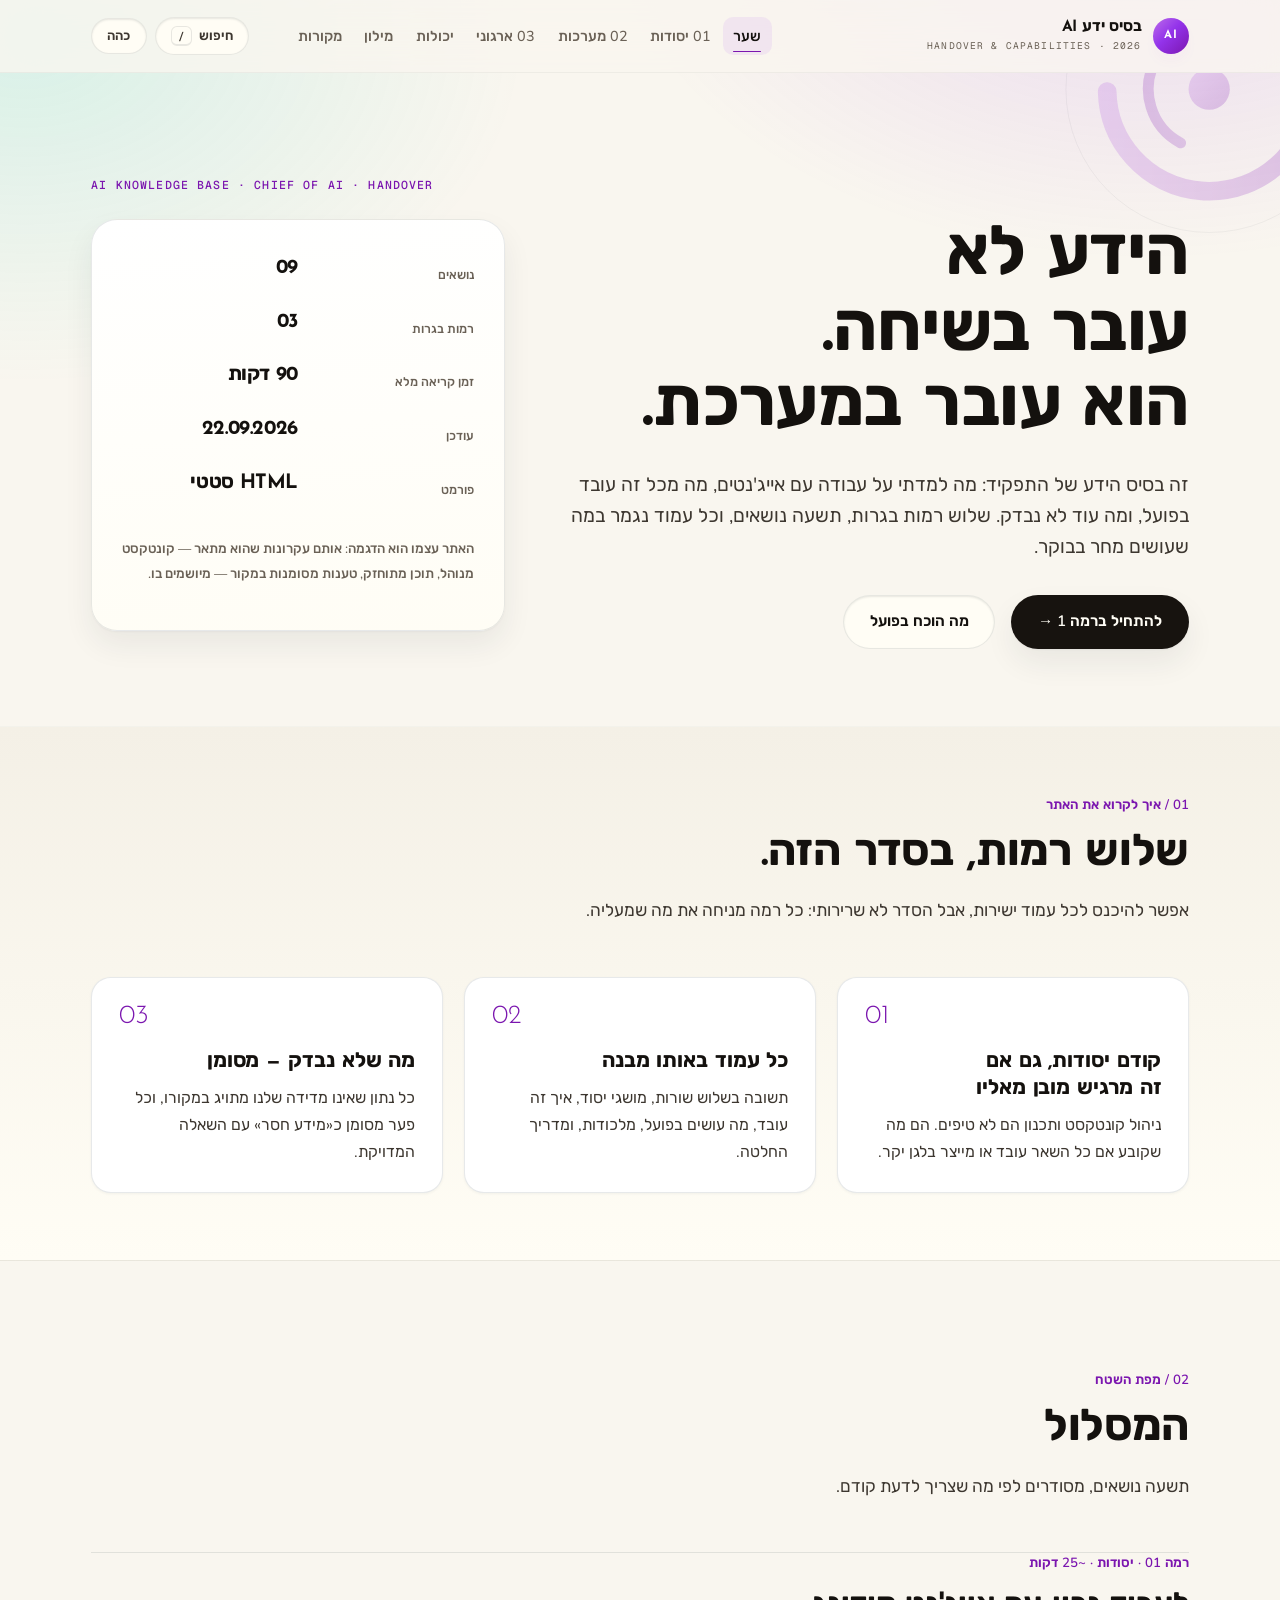
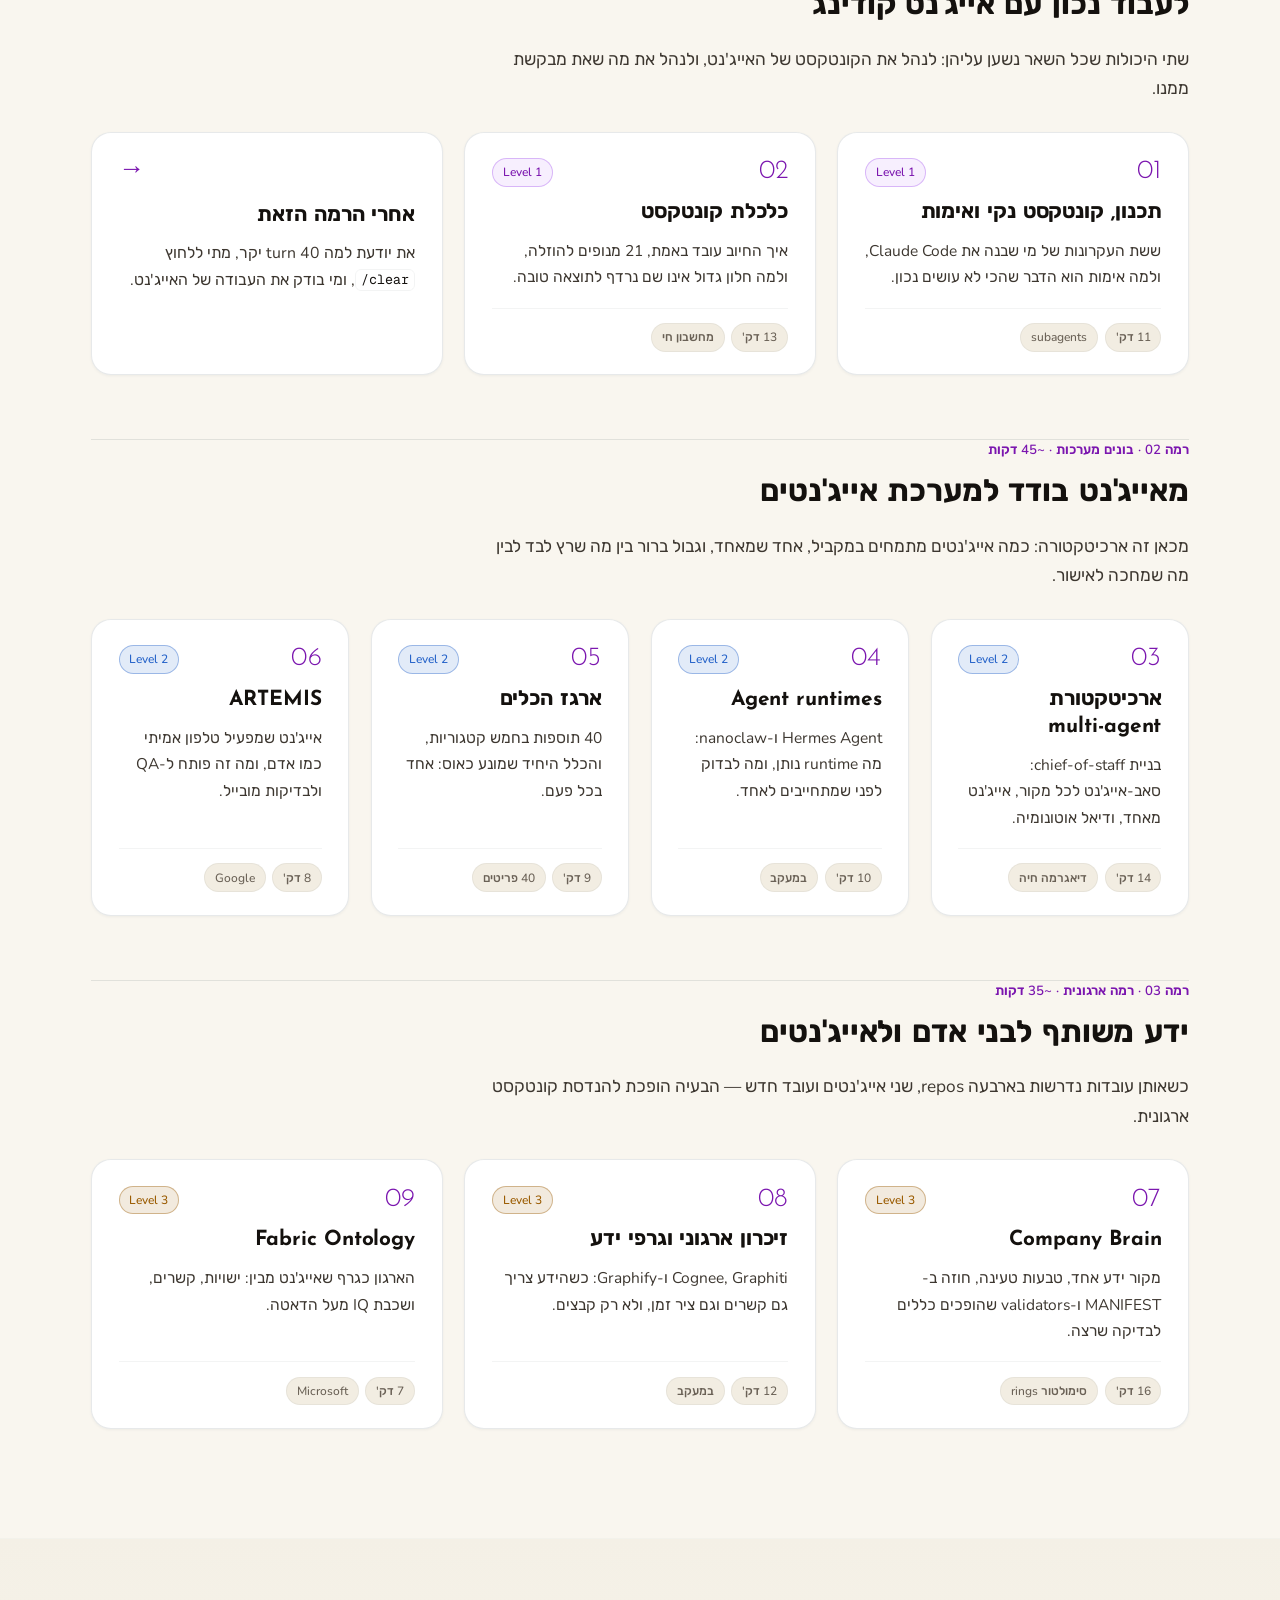
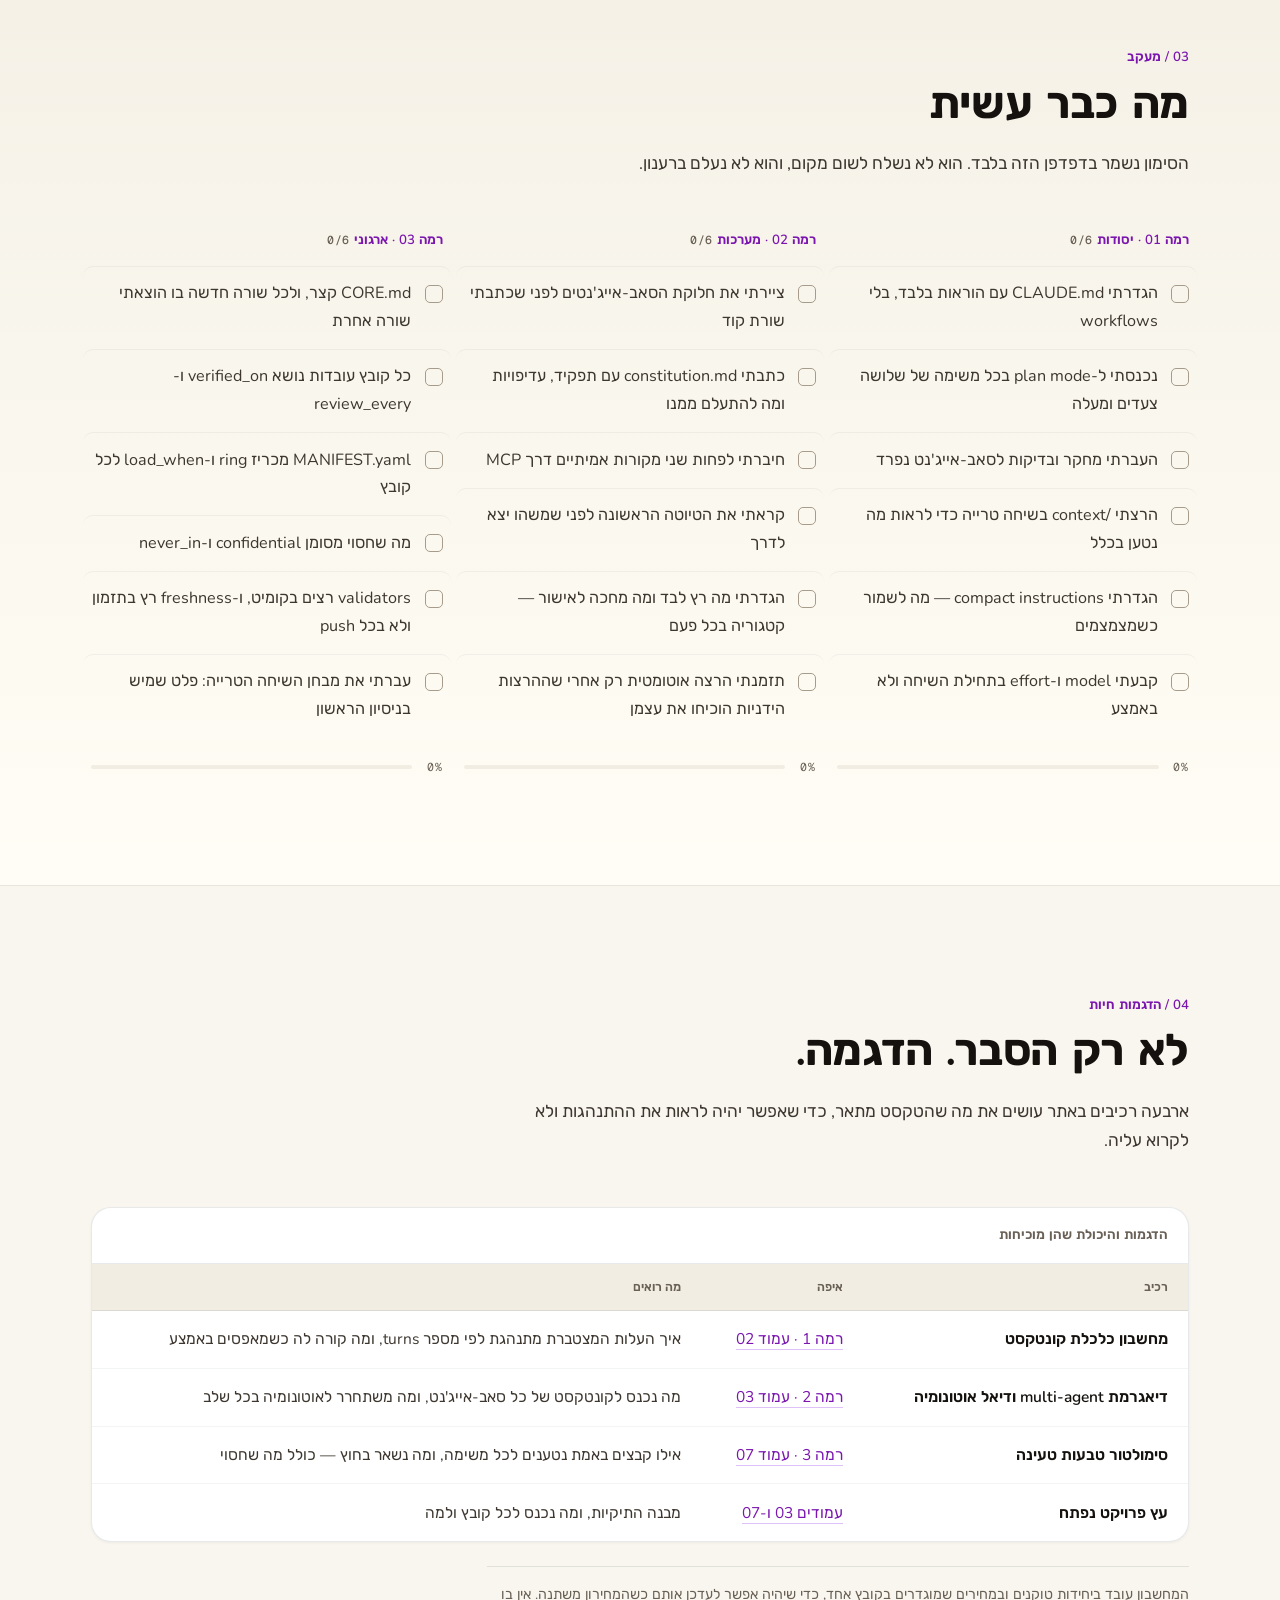
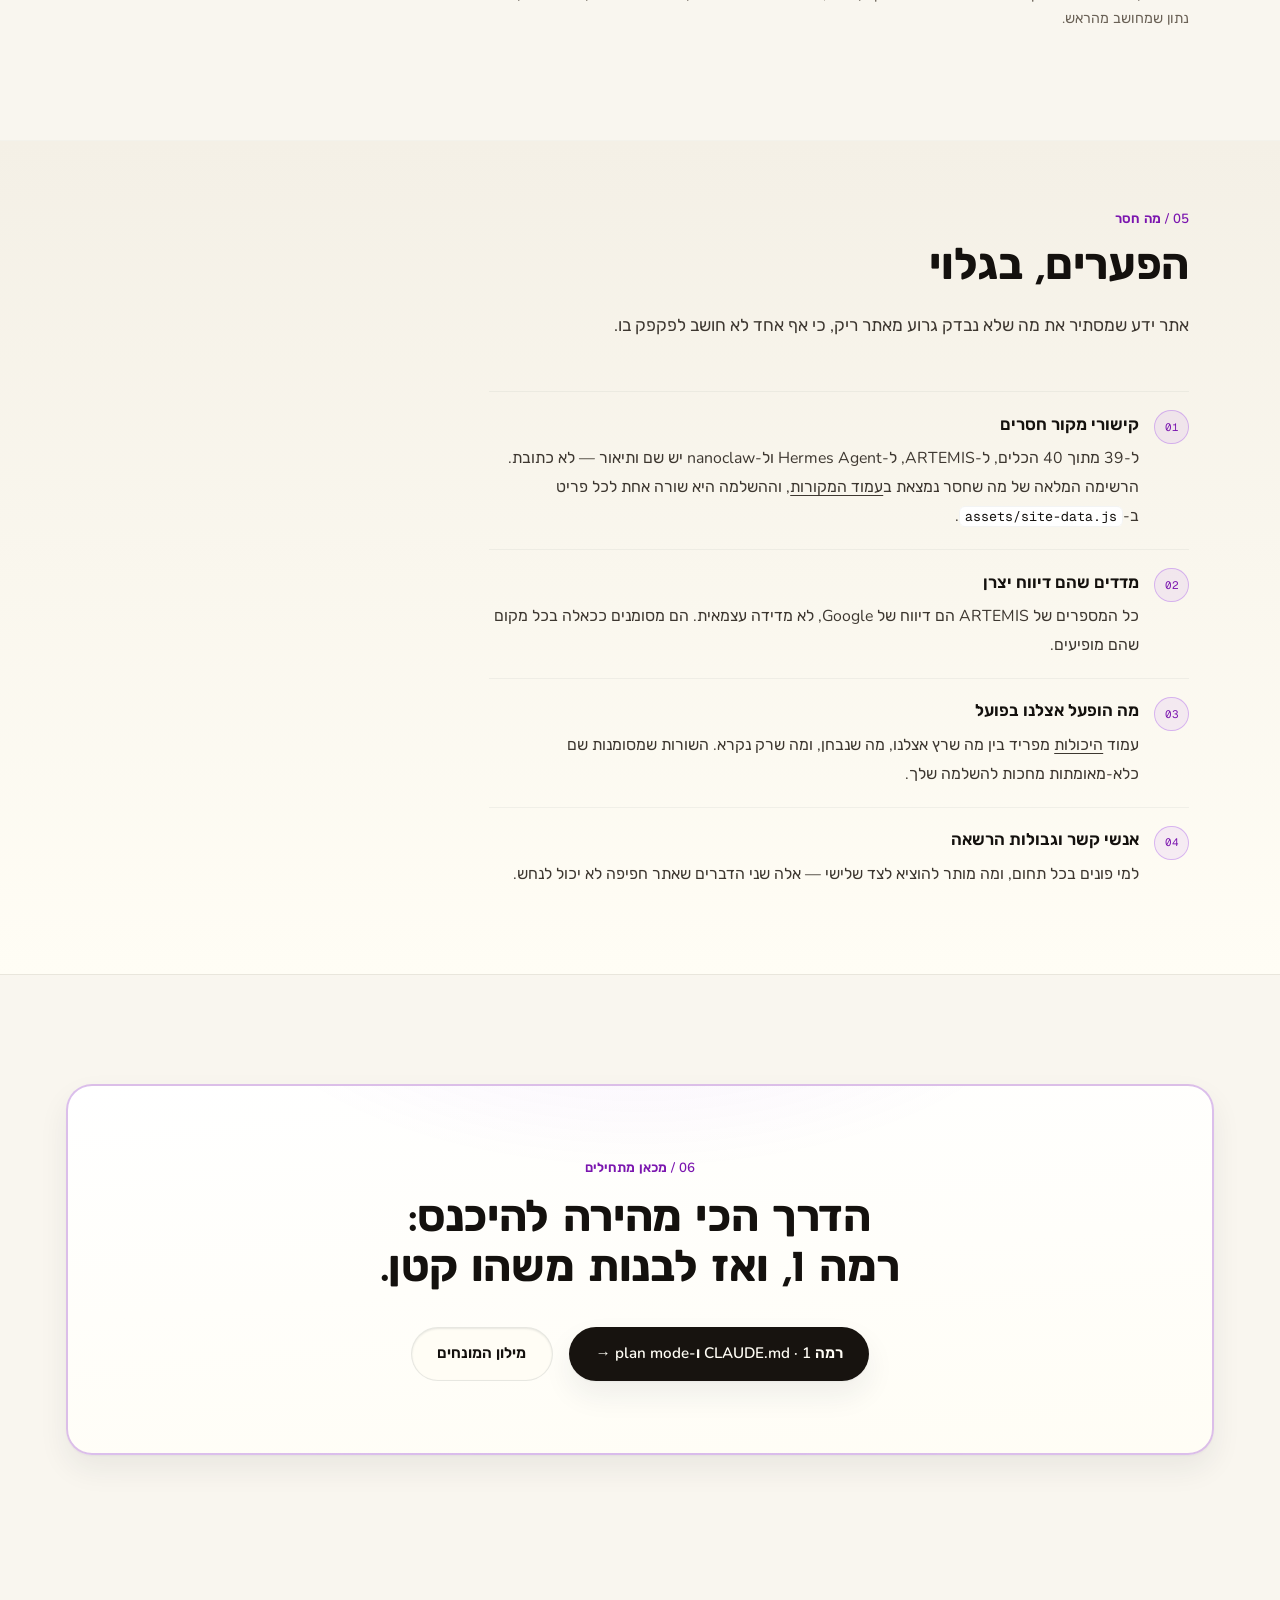
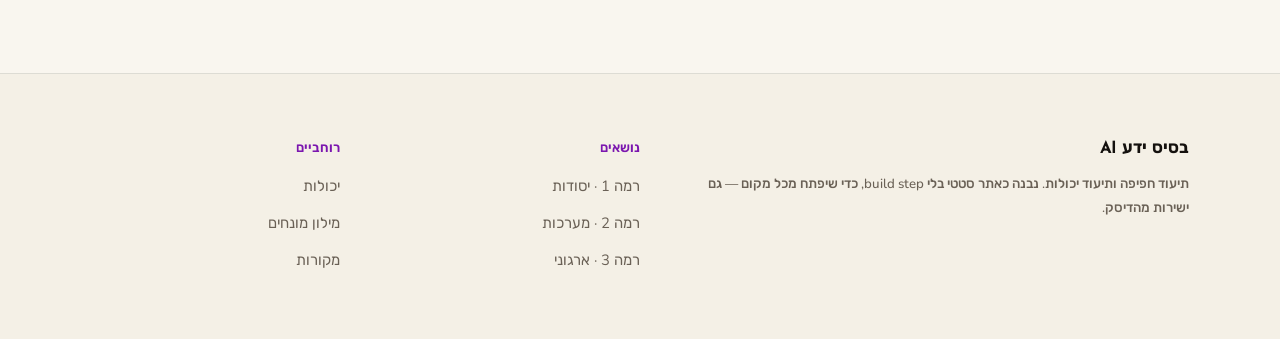
==== index.html @ 1cd757cf "Add all site files for Vercel deployment Generated with Claude Code" ====
<!DOCTYPE html>
<html lang="he" dir="rtl" data-theme="light">
<head>
<meta charset="utf-8">
<meta name="viewport" content="width=device-width, initial-scale=1">
<title>בסיס ידע AI — חפיפה ותיעוד יכולות</title>
<meta name="description" content="בסיס ידע לחפיפה בתחום ה-AI: שלוש רמות בגרות, מיסודות העבודה עם Claude Code ועד ידע ארגוני משותף לבני אדם ולאייג'נטים.">
<link rel="preconnect" href="https://fonts.googleapis.com">
<link rel="preconnect" href="https://fonts.gstatic.com" crossorigin>
<link href="https://fonts.googleapis.com/css2?family=Josefin+Sans:wght@300;400;600;700&family=Nunito:wght@300..800&family=Rubik:wght@300..800&family=Geist+Mono:wght@400..600&display=swap" rel="stylesheet">
<link rel="stylesheet" href="assets/styles.css">
<link rel="icon" href="data:,">
<script src="assets/site-data.js"></script>
</head>
<body>
<a class="skip" href="#main">דילוג לתוכן</a>

<header class="site-head">
  <div class="site-head__in">
    <a class="brand" href="index.html">
      <span class="brand__mark" aria-hidden="true">AI</span>
      <span>
        <span class="brand__name">בסיס ידע AI</span>
        <span class="brand__sub">Handover &amp; Capabilities · 2026</span>
      </span>
    </a>
    <nav class="nav" aria-label="ניווט ראשי">
      <a href="index.html">שער</a>
      <a href="01-claude-md.html">01 יסודות</a>
      <a href="03-agent-architecture.html">02 מערכות</a>
      <a href="07-company-brain.html">03 ארגוני</a>
      <a href="capabilities.html">יכולות</a>
      <a href="glossary.html">מילון</a>
      <a href="sources.html">מקורות</a>
    </nav>
    <div class="head-tools">
      <button class="icon-btn" data-search-open aria-label="חיפוש באתר">חיפוש <kbd>/</kbd></button>
      <button class="icon-btn" data-theme-toggle>כהה</button>
      <button class="icon-btn nav-toggle" data-nav-toggle aria-expanded="false" aria-label="תפריט">תפריט</button>
    </div>
  </div>
</header>

<main id="main">

  <!-- ===== Hero ===== -->
  <section class="section hero">
    <svg class="aufbau" viewBox="0 0 300 300" aria-hidden="true">
      <defs>
        <linearGradient id="orbit" x1="0" y1="0" x2="1" y2="1">
          <stop offset="0" style="stop-color:var(--violet-3)"/>
          <stop offset="1" style="stop-color:var(--brand)"/>
        </linearGradient>
      </defs>
      <circle cx="150" cy="150" r="146" fill="none" stroke="currentColor" stroke-width="1"/>
      <circle cx="150" cy="150" r="104" fill="none" stroke="url(#orbit)" stroke-width="19"
              stroke-linecap="round" stroke-dasharray="400 260" transform="rotate(-42 150 150)"/>
      <circle cx="150" cy="150" r="62" fill="none" stroke="url(#orbit)" stroke-width="11"
              stroke-linecap="round" stroke-dasharray="205 190" transform="rotate(118 150 150)"/>
      <circle cx="150" cy="150" r="21" fill="url(#orbit)"/>
    </svg>
    <div class="wrap">
      <p class="mono">AI Knowledge Base · Chief of AI · Handover</p>
      <div class="hero__grid">
        <div>
          <h1>הידע לא עובר בשיחה.<br>הוא עובר במערכת.</h1>
          <p class="hero__lead">
            זה בסיס הידע של התפקיד: מה למדתי על עבודה עם אייג'נטים, מה מכל זה עובד בפועל,
            ומה עוד לא נבדק. שלוש רמות בגרות, תשעה נושאים, וכל עמוד נגמר במה שעושים מחר בבוקר.
          </p>
          <div class="flow" style="margin-top:2rem">
            <a class="btn-pill" href="01-claude-md.html">להתחיל ברמה 1 →</a>
            <a class="btn-ghost" href="capabilities.html">מה הוכח בפועל</a>
          </div>
        </div>
        <aside class="hero__aside">
          <dl class="facts" style="margin-top:0;border-top:0">
            <dt>נושאים</dt><dd>09</dd>
            <dt>רמות בגרות</dt><dd>03</dd>
            <dt>זמן קריאה מלא</dt><dd>90 דקות</dd>
            <dt>עודכן</dt><dd>22.09.2026</dd>
            <dt>פורמט</dt><dd>HTML סטטי</dd>
          </dl>
          <p class="label label--dim" style="line-height:1.85">
            האתר עצמו הוא הדגמה: אותם עקרונות שהוא מתאר — קונטקסט מנוהל, תוכן מתוחזק,
            טענות מסומנות במקור — מיושמים בו.
          </p>
        </aside>
      </div>
    </div>
  </section>

  <!-- ===== איך לקרוא ===== -->
  <section class="section paper tight">
    <div class="wrap">
      <div class="sec-head">
        <span class="label">01 / איך לקרוא את האתר</span>
        <h2>שלוש רמות, בסדר הזה.</h2>
        <p>אפשר להיכנס לכל עמוד ישירות, אבל הסדר לא שרירותי: כל רמה מניחה את מה שמעליה.</p>
      </div>
      <div class="grid grid-3">
        <div class="mod">
          <span class="num">01</span>
          <h3>קודם יסודות, גם אם זה מרגיש מובן מאליו</h3>
          <p>ניהול קונטקסט ותכנון הם לא טיפים. הם מה שקובע אם כל השאר עובד או מייצר בלגן יקר.</p>
        </div>
        <div class="mod">
          <span class="num">02</span>
          <h3>כל עמוד באותו מבנה</h3>
          <p>תשובה בשלוש שורות, מושגי יסוד, איך זה עובד, מה עושים בפועל, מלכודות, ומדריך החלטה.</p>
        </div>
        <div class="mod">
          <span class="num">03</span>
          <h3>מה שלא נבדק — מסומן</h3>
          <p>כל נתון שאינו מדידה שלנו מתויג במקורו, וכל פער מסומן כ«מידע חסר» עם השאלה המדויקת.</p>
        </div>
      </div>
    </div>
  </section>

  <!-- ===== המסלול ===== -->
  <section class="section" id="map">
    <div class="wrap">
      <div class="sec-head">
        <span class="label">02 / מפת השטח</span>
        <h2>המסלול</h2>
        <p>תשעה נושאים, מסודרים לפי מה שצריך לדעת קודם.</p>
      </div>

      <!-- רמה 1 -->
      <div style="margin-bottom:4rem">
        <div class="sec-head hairline-top" style="margin-bottom:1.75rem">
          <span class="label">רמה 01 · יסודות · ~25 דקות</span>
          <h3 style="font-size:clamp(1.4rem,2.4vw,2rem)">לעבוד נכון עם אייג'נט קודינג</h3>
          <p>שתי היכולות שכל השאר נשען עליהן: לנהל את הקונטקסט של האייג'נט, ולנהל את מה שאת מבקשת ממנו.</p>
        </div>
        <div class="grid grid-3">
          <a class="topic" href="01-claude-md.html">
            <span class="topic__top"><span class="num">01</span><span class="tag tag--l1">Level 1</span></span>
            <h3>תכנון, קונטקסט נקי ואימות</h3>
            <p>ששת העקרונות של מי שבנה את Claude Code, ולמה אימות הוא הדבר שהכי לא עושים נכון.</p>
            <span class="topic__meta"><span class="tag">11 דק'</span><span class="tag">subagents</span></span>
          </a>
          <a class="topic" href="02-context-economy.html">
            <span class="topic__top"><span class="num">02</span><span class="tag tag--l1">Level 1</span></span>
            <h3>כלכלת קונטקסט</h3>
            <p>איך החיוב עובד באמת, 21 מנופים להוזלה, ולמה חלון גדול אינו שם נרדף לתוצאה טובה.</p>
            <span class="topic__meta"><span class="tag">13 דק'</span><span class="tag">מחשבון חי</span></span>
          </a>
          <div class="mod" style="border-top-color:var(--line)">
            <span class="num">→</span>
            <h3>אחרי הרמה הזאת</h3>
            <p>את יודעת למה turn 40 יקר, מתי ללחוץ <code>/clear</code>, ומי בודק את העבודה של האייג'נט.</p>
          </div>
        </div>
      </div>

      <!-- רמה 2 -->
      <div style="margin-bottom:4rem">
        <div class="sec-head hairline-top" style="margin-bottom:1.75rem">
          <span class="label">רמה 02 · בונים מערכות · ~45 דקות</span>
          <h3 style="font-size:clamp(1.4rem,2.4vw,2rem)">מאייג'נט בודד למערכת אייג'נטים</h3>
          <p>מכאן זה ארכיטקטורה: כמה אייג'נטים מתמחים במקביל, אחד שמאחד, וגבול ברור בין מה שרץ לבד לבין מה שמחכה לאישור.</p>
        </div>
        <div class="grid grid-4">
          <a class="topic" href="03-agent-architecture.html">
            <span class="topic__top"><span class="num">03</span><span class="tag tag--l2">Level 2</span></span>
            <h3>ארכיטקטורת multi-agent</h3>
            <p>בניית chief-of-staff: סאב-אייג'נט לכל מקור, אייג'נט מאחד, ודיאל אוטונומיה.</p>
            <span class="topic__meta"><span class="tag">14 דק'</span><span class="tag">דיאגרמה חיה</span></span>
          </a>
          <a class="topic" href="04-runtimes.html">
            <span class="topic__top"><span class="num">04</span><span class="tag tag--l2">Level 2</span></span>
            <h3>Agent runtimes</h3>
            <p>Hermes Agent ו-nanoclaw: מה runtime נותן, ומה לבדוק לפני שמתחייבים לאחד.</p>
            <span class="topic__meta"><span class="tag">10 דק'</span><span class="tag">במעקב</span></span>
          </a>
          <a class="topic" href="05-toolbox.html">
            <span class="topic__top"><span class="num">05</span><span class="tag tag--l2">Level 2</span></span>
            <h3>ארגז הכלים</h3>
            <p>40 תוספות בחמש קטגוריות, והכלל היחיד שמונע כאוס: אחד בכל פעם.</p>
            <span class="topic__meta"><span class="tag">9 דק'</span><span class="tag">40 פריטים</span></span>
          </a>
          <a class="topic" href="06-artemis.html">
            <span class="topic__top"><span class="num">06</span><span class="tag tag--l2">Level 2</span></span>
            <h3>ARTEMIS</h3>
            <p>אייג'נט שמפעיל טלפון אמיתי כמו אדם, ומה זה פותח ל-QA ולבדיקות מובייל.</p>
            <span class="topic__meta"><span class="tag">8 דק'</span><span class="tag">Google</span></span>
          </a>
        </div>
      </div>

      <!-- רמה 3 -->
      <div>
        <div class="sec-head hairline-top" style="margin-bottom:1.75rem">
          <span class="label">רמה 03 · רמה ארגונית · ~35 דקות</span>
          <h3 style="font-size:clamp(1.4rem,2.4vw,2rem)">ידע משותף לבני אדם ולאייג'נטים</h3>
          <p>כשאותן עובדות נדרשות בארבעה repos, שני אייג'נטים ועובד חדש — הבעיה הופכת להנדסת קונטקסט ארגונית.</p>
        </div>
        <div class="grid grid-3">
          <a class="topic" href="07-company-brain.html">
            <span class="topic__top"><span class="num">07</span><span class="tag tag--l3">Level 3</span></span>
            <h3>Company Brain</h3>
            <p>מקור ידע אחד, טבעות טעינה, חוזה ב-MANIFEST ו-validators שהופכים כללים לבדיקה שרצה.</p>
            <span class="topic__meta"><span class="tag">16 דק'</span><span class="tag">סימולטור rings</span></span>
          </a>
          <a class="topic" href="08-memory-graphs.html">
            <span class="topic__top"><span class="num">08</span><span class="tag tag--l3">Level 3</span></span>
            <h3>זיכרון ארגוני וגרפי ידע</h3>
            <p>Cognee, Graphiti ו-Graphify: כשהידע צריך גם קשרים וגם ציר זמן, ולא רק קבצים.</p>
            <span class="topic__meta"><span class="tag">12 דק'</span><span class="tag">במעקב</span></span>
          </a>
          <a class="topic" href="09-ontology.html">
            <span class="topic__top"><span class="num">09</span><span class="tag tag--l3">Level 3</span></span>
            <h3>Fabric Ontology</h3>
            <p>הארגון כגרף שאייג'נט מבין: ישויות, קשרים, ושכבת IQ מעל הדאטה.</p>
            <span class="topic__meta"><span class="tag">7 דק'</span><span class="tag">Microsoft</span></span>
          </a>
        </div>
      </div>
    </div>
  </section>

  <!-- ===== checklist ===== -->
  <section class="section paper" id="progress">
    <div class="wrap">
      <div class="sec-head">
        <span class="label">03 / מעקב</span>
        <h2>מה כבר עשית</h2>
        <p>הסימון נשמר בדפדפן הזה בלבד. הוא לא נשלח לשום מקום, והוא לא נעלם ברענון.</p>
      </div>
      <div class="grid grid-3">
        <div>
          <p class="label">רמה 01 · יסודות <span class="mono mono-dim" data-progress-badge="l1"></span></p>
          <div data-checklist="l1"></div>
        </div>
        <div>
          <p class="label">רמה 02 · מערכות <span class="mono mono-dim" data-progress-badge="l2"></span></p>
          <div data-checklist="l2"></div>
        </div>
        <div>
          <p class="label">רמה 03 · ארגוני <span class="mono mono-dim" data-progress-badge="l3"></span></p>
          <div data-checklist="l3"></div>
        </div>
      </div>
    </div>
  </section>

  <!-- ===== מה האתר מדגים ===== -->
  <section class="section">
    <div class="wrap">
      <div class="sec-head">
        <span class="label">04 / הדגמות חיות</span>
        <h2>לא רק הסבר. הדגמה.</h2>
        <p>ארבעה רכיבים באתר עושים את מה שהטקסט מתאר, כדי שאפשר יהיה לראות את ההתנהגות ולא לקרוא עליה.</p>
      </div>
      <div class="table-scroll">
        <table class="decide">
          <caption>הדגמות והיכולת שהן מוכיחות</caption>
          <thead>
            <tr><th>רכיב</th><th>איפה</th><th>מה רואים</th></tr>
          </thead>
          <tbody>
            <tr>
              <td>מחשבון כלכלת קונטקסט</td>
              <td><a href="02-context-economy.html#demo-cost">רמה 1 · עמוד 02</a></td>
              <td>איך העלות המצטברת מתנהגת לפי מספר turns, ומה קורה לה כשמאפסים באמצע</td>
            </tr>
            <tr>
              <td>דיאגרמת multi-agent ודיאל אוטונומיה</td>
              <td><a href="03-agent-architecture.html#demo-agents">רמה 2 · עמוד 03</a></td>
              <td>מה נכנס לקונטקסט של כל סאב-אייג'נט, ומה משתחרר לאוטונומיה בכל שלב</td>
            </tr>
            <tr>
              <td>סימולטור טבעות טעינה</td>
              <td><a href="07-company-brain.html#demo-rings">רמה 3 · עמוד 07</a></td>
              <td>אילו קבצים באמת נטענים לכל משימה, ומה נשאר בחוץ — כולל מה שחסוי</td>
            </tr>
            <tr>
              <td>עץ פרויקט נפתח</td>
              <td><a href="03-agent-architecture.html#demo-tree">עמודים 03 ו-07</a></td>
              <td>מבנה התיקיות, ומה נכנס לכל קובץ ולמה</td>
            </tr>
          </tbody>
        </table>
      </div>
      <p class="source-note hairline-top">
        המחשבון עובד ביחידות טוקנים ובמחירים שמוגדרים בקובץ אחד, כדי שיהיה אפשר לעדכן אותם כשהמחירון משתנה.
        אין בו נתון שמחושב מהראש.
      </p>
    </div>
  </section>

  <!-- ===== פערים ===== -->
  <section class="section paper tight" id="gaps">
    <div class="wrap">
      <div class="sec-head">
        <span class="label">05 / מה חסר</span>
        <h2>הפערים, בגלוי</h2>
        <p>אתר ידע שמסתיר את מה שלא נבדק גרוע מאתר ריק, כי אף אחד לא חושב לפקפק בו.</p>
      </div>
      <ol class="check">
        <li>
          <b>קישורי מקור חסרים</b>
          <span>ל-39 מתוך 40 הכלים, ל-ARTEMIS, ל-Hermes Agent ול-nanoclaw יש שם ותיאור — לא כתובת. הרשימה המלאה של מה שחסר נמצאת ב<a href="sources.html#gaps">עמוד המקורות</a>, וההשלמה היא שורה אחת לכל פריט ב-<code>assets/site-data.js</code>.</span>
        </li>
        <li>
          <b>מדדים שהם דיווח יצרן</b>
          <span>כל המספרים של ARTEMIS הם דיווח של Google, לא מדידה עצמאית. הם מסומנים ככאלה בכל מקום שהם מופיעים.</span>
        </li>
        <li>
          <b>מה הופעל אצלנו בפועל</b>
          <span>עמוד <a href="capabilities.html">היכולות</a> מפריד בין מה שרץ אצלנו, מה שנבחן, ומה שרק נקרא. השורות שמסומנות שם כלא-מאומתות מחכות להשלמה שלך.</span>
        </li>
        <li>
          <b>אנשי קשר וגבולות הרשאה</b>
          <span>למי פונים בכל תחום, ומה מותר להוציא לצד שלישי — אלה שני הדברים שאתר חפיפה לא יכול לנחש.</span>
        </li>
      </ol>
    </div>
  </section>

  <!-- ===== CTA ===== -->
  <section class="section cta-end">
    <div class="wrap">
      <span class="label">06 / מכאן מתחילים</span>
      <h2 style="max-width:24ch">הדרך הכי מהירה להיכנס: רמה 1, ואז לבנות משהו קטן.</h2>
      <div class="flow" style="margin-top:2rem">
        <a class="btn-pill" href="01-claude-md.html">רמה 1 · CLAUDE.md ו-plan mode →</a>
        <a class="btn-ghost" href="glossary.html">מילון המונחים</a>
      </div>
    </div>
  </section>
</main>

<footer class="site-foot">
  <div class="wrap foot-grid">
    <div>
      <h3>בסיס ידע AI</h3>
      <p class="label label--dim" style="line-height:1.85">
        תיעוד חפיפה ותיעוד יכולות. נבנה כאתר סטטי בלי build step,
        כדי שיפתח מכל מקום — גם ישירות מהדיסק.
      </p>
    </div>
    <div>
      <p class="label">נושאים</p>
      <ul>
        <li><a href="01-claude-md.html">רמה 1 · יסודות</a></li>
        <li><a href="03-agent-architecture.html">רמה 2 · מערכות</a></li>
        <li><a href="07-company-brain.html">רמה 3 · ארגוני</a></li>
      </ul>
    </div>
    <div>
      <p class="label">רוחביים</p>
      <ul>
        <li><a href="capabilities.html">יכולות</a></li>
        <li><a href="glossary.html">מילון מונחים</a></li>
        <li><a href="sources.html">מקורות</a></li>
      </ul>
    </div>
  </div>
</footer>

<!-- חיפוש -->
<div class="search" data-search role="dialog" aria-modal="true" aria-label="חיפוש באתר">
  <div class="search__veil"></div>
  <div class="search__panel">
    <input class="search__input" id="site-search" name="q" type="search" placeholder="חיפוש בכל האתר, במילון ובארגז הכלים…" aria-label="שדה חיפוש">
    <div class="search__results"></div>
    <div class="search__foot">
      <span class="label label--dim"><kbd>↑</kbd> <kbd>↓</kbd> מעבר</span>
      <span class="label label--dim"><kbd>Enter</kbd> פתיחה</span>
      <span class="label label--dim"><kbd>Esc</kbd> סגירה</span>
    </div>
  </div>
</div>

<script src="assets/search-index.js"></script>
<script src="assets/app.js"></script>
</body>
</html>
---- assets/styles.css ----
/* ============================================================
   בסיס ידע AI — מערכת עיצוב
   Light-first: קנבס שמנת חם, משטחים מוגבהים, אקסנט סגול אחד,
   פינות מעוגלות רחבות וצללים רכים ורחבים.
   חוק הברזל: כל צבע/מידה מוגדר כטוקן בסעיף 1.
   מחוץ לסעיף 1 אין ערך גלם — רק var().
   קובץ אחד. אין build step. אין תלויות. עובד מ-file://.
   ============================================================ */

/* ---------- 1. טוקנים ---------- */
:root {
  color-scheme: light;

  /* משטחים — כל שכבה עולה מעל הקנבס */
  --bg:            #F9F6EF;
  --bg-2:          #F4F0E6;
  --s-1:           #FFFDF5;
  --s-2:           #FFFFFF;
  --s-3:           #F2EDE2;
  --s-hi:          #E9E2D4;

  /* דיו */
  --ink:           #14110E;
  --ink-dim:       #3D3730;
  --ink-faint:     #6A6156;
  --rule:          #A79C8C;

  /* קווים */
  --line:          rgba(26, 38, 52, .10);
  --line-soft:     rgba(26, 38, 52, .05);
  --line-hi:       rgba(26, 38, 52, .22);
  --grid:          transparent;

  /* אקסנט — סגול. כטקסט וכמסגרת בשתי הערכות */
  --brand:         #7B16AF;
  --brand-ink:     #FFFFFF;
  --accent:        #7B16AF;
  --accent-soft:   rgba(147, 51, 234, .08);
  --accent-line:   rgba(147, 51, 234, .30);
  --accent-glow:   rgba(147, 51, 234, .16);
  --violet-2:      #9333EA;
  --violet-3:      #BC6CEA;
  --lilac:         rgba(193, 145, 222, .58);
  --mint:          rgba(20, 209, 189, .14);

  /* pill כהה — ה-CTA הראשי. מתהפך בערכה הכהה */
  --pill:          #17130F;
  --pill-ink:      #FFFDF5;

  /* סדרות בגרפים ומצבים */
  --series-1:      #2563C9;
  --series-1-ink:  #FFFFFF;
  --amber:         #9A5B00;
  --rose:          #C02B3C;

  /* עומק — רך ורחב, בלי קו כהה */
  --sh-1: 0 1px 3px rgba(26, 38, 52, .05);
  --sh-2: 0 1px 2px rgba(26, 38, 52, .04), 0 14px 30px rgba(26, 38, 52, .07);
  --sh-3: 0 2px 6px rgba(26, 38, 52, .04), 0 22px 44px rgba(28, 28, 24, .10), 0 50px 80px -40px rgba(28, 28, 24, .16);
  --glass: rgba(249, 246, 239, .82);
  --veil:  rgba(28, 24, 20, .38);

  /* טיפוגרפיה — הלטינית מ-Josefin Sans/Nunito, העברית מ-Rubik */
  --font-disp:  'Josefin Sans', 'Rubik', 'Heebo', 'Segoe UI', Arial, sans-serif;
  --font-sans:  'Nunito', 'Rubik', 'Assistant', 'Segoe UI', 'Arial Hebrew', Arial, sans-serif;
  --font-mono:  'Geist Mono', 'JetBrains Mono', 'Consolas', 'Courier New', monospace;
  --wide:       normal;
  --fs-mono:    .72rem;

  /* מידות */
  --gutter:      clamp(1.15rem, 4vw, 4rem);
  --section-y:   clamp(3.75rem, 8.5vw, 8rem);
  --max:         1200px;
  --measure:     70ch;
  --head-h:      4.5rem;

  --r-1:         10px;
  --r-2:         16px;
  --r-3:         26px;
  --radius-pill: 999px;
  --radius-box:  20px;

  --t:      180ms cubic-bezier(.22, 1, .36, 1);
  --t-slow: 420ms cubic-bezier(.22, 1, .36, 1);

  /* --- שמות מהגרסה הקודמת. ה-JS משתמש בהם, ולכן הם נשארים --- */
  --paper:         var(--bg);
  --paper-2:       var(--s-2);
  --kraft:         var(--s-3);
  --espresso:      var(--s-1);
  --espresso-ink:  var(--ink);
  --espresso-dim:  var(--ink-dim);
  --espresso-line: var(--line);
  --forest:        var(--series-1);
  --forest-ink:    var(--series-1-ink);
  --brass:         var(--accent);
  --gold:          var(--accent);
  --warn:          var(--amber);
  --font-display:  var(--font-disp);
}

/* ---------- 1b. ערכה כהה ---------- */
[data-theme="dark"] {
  color-scheme: dark;

  --bg:            #14110E;
  --bg-2:          #191510;
  --s-1:           #201B15;
  --s-2:           #262018;
  --s-3:           #2E2720;
  --s-hi:          #3A3128;

  --ink:           #F8F4EB;
  --ink-dim:       #D6CDBF;
  --ink-faint:     #A79C8B;
  --rule:          #6C6153;

  --line:          rgba(255, 253, 245, .11);
  --line-soft:     rgba(255, 253, 245, .055);
  --line-hi:       rgba(255, 253, 245, .22);

  /* סגול כהה אינו קריא על רקע כהה, ולכן האקסנט הטקסטואלי כאן בהיר */
  --brand:         #9333EA;
  --brand-ink:     #FFFFFF;
  --accent:        #CFA3F2;
  --accent-soft:   rgba(207, 163, 242, .13);
  --accent-line:   rgba(207, 163, 242, .34);
  --accent-glow:   rgba(147, 51, 234, .22);
  --lilac:         rgba(193, 145, 222, .40);
  --mint:          rgba(20, 209, 189, .10);

  --pill:          #F8F4EB;
  --pill-ink:      #14110E;

  --series-1:      #93B8FF;
  --series-1-ink:  #0E1526;
  --amber:         #EFB360;
  --rose:          #FF8C96;

  --sh-1: 0 1px 2px rgba(0, 0, 0, .50);
  --sh-2: 0 2px 6px rgba(0, 0, 0, .42), 0 14px 32px -16px rgba(0, 0, 0, .80);
  --sh-3: 0 4px 12px rgba(0, 0, 0, .38), 0 30px 66px -26px rgba(0, 0, 0, .92);
  --glass: rgba(20, 17, 14, .78);
  --veil:  rgba(6, 5, 4, .62);
}

/* ---------- 2. בסיס ---------- */
*, *::before, *::after { box-sizing: border-box; }

html { -webkit-text-size-adjust: 100%; scroll-behavior: smooth; }

body {
  margin: 0;
  background: var(--bg);
  color: var(--ink-dim);
  font-family: var(--font-sans);
  font-size: 1.0625rem;
  line-height: 1.7;
  -webkit-font-smoothing: antialiased;
  text-rendering: optimizeLegibility;
  overflow-x: hidden;
}

/* שטיפת רקע — התחליף לגריד: לילך בקצה אחד, מנטה בשני. בלי תמונה חיצונית */
body::before {
  content: "";
  position: fixed;
  inset: 0;
  z-index: -2;
  pointer-events: none;
  background:
    radial-gradient(54rem 36rem at 90% -12%, var(--accent-glow), transparent 64%),
    radial-gradient(46rem 32rem at 2% 4%, var(--mint), transparent 68%);
}
[data-theme="dark"] body::before { opacity: .75; }

img, svg { max-inline-size: 100%; }

hr { border: 0; border-top: 1px solid var(--line); margin: 2.5rem 0; }

a { color: inherit; text-underline-offset: .22em; transition: color var(--t); }

button { cursor: pointer; font-family: inherit; }

:focus-visible { outline: 2px solid var(--accent); outline-offset: 3px; border-radius: var(--r-1); }

::selection { background: var(--brand); color: var(--brand-ink); }

.skip {
  position: absolute;
  inset-inline-start: 50%;
  top: -100%;
  transform: translateX(50%);
  z-index: 100;
  background: var(--pill);
  color: var(--pill-ink);
  padding: .7rem 1.4rem;
  border-radius: var(--radius-pill);
  font-weight: 700;
  text-decoration: none;
}
.skip:focus { top: .75rem; }

.visually-hidden {
  position: absolute !important;
  inline-size: 1px; block-size: 1px;
  overflow: hidden; clip-path: inset(50%);
  white-space: nowrap;
}

/* ---------- 3. טיפוגרפיה ---------- */
h1, h2, h3, h4 {
  font-family: var(--font-disp);
  font-variation-settings: var(--wide);
  color: var(--ink);
  font-weight: 700;
  letter-spacing: -.008em;
  line-height: 1.14;
  margin: 0;
  text-wrap: balance;
}
h1 { font-size: clamp(2.45rem, 5.9vw, 4.3rem); line-height: 1.1; }
h2 { font-size: clamp(1.8rem, 3.6vw, 2.75rem); }
h3 { font-size: clamp(1.1rem, 1.7vw, 1.3rem); line-height: 1.3; letter-spacing: -.004em; }
h4 { font-size: 1rem; line-height: 1.3; }

p { margin: 0 0 1.15em; }
b, strong { color: var(--ink); font-weight: 600; }

code {
  font-family: var(--font-mono);
  font-size: .84em;
  direction: ltr;
  unicode-bidi: isolate;
  background: var(--s-2);
  border: 1px solid var(--line-soft);
  border-radius: 6px;
  padding: .1em .38em;
  color: var(--ink);
  white-space: nowrap;
}

/* micro-label לטיני */
.mono, table.decide td.mono {
  font-family: var(--font-mono);
  direction: ltr;
  unicode-bidi: isolate;
}
.mono {
  font-size: var(--fs-mono);
  font-weight: 500;
  letter-spacing: .1em;
  text-transform: uppercase;
  line-height: 1.7;
  color: var(--accent);
}
.mono-dim { color: var(--ink-faint); text-transform: none; letter-spacing: .04em; }

/* התווית העברית — עברית לא סובלת uppercase ו-letter-spacing */
.label {
  font-family: var(--font-sans);
  font-size: .83rem;
  font-weight: 600;
  line-height: 1.55;
  color: var(--accent);
}
.label--dim { color: var(--ink-faint); font-weight: 500; }

.lat { direction: ltr; unicode-bidi: isolate; }

.lede, .hero__lead {
  font-size: clamp(1.1rem, 1.5vw, 1.28rem);
  line-height: 1.62;
  color: var(--ink-dim);
  max-inline-size: 54ch;
  margin: 1.5rem 0 0;
}

.muted { color: var(--ink-faint); }

/* הספרה הדקה והגדולה — סימן ההיכר של הקצב האנכי */
.num {
  display: block;
  font-family: var(--font-disp);
  font-size: 1.65rem;
  font-weight: 300;
  line-height: 1;
  letter-spacing: .01em;
  color: var(--accent);
  direction: ltr;
  unicode-bidi: isolate;
}

kbd {
  font-family: var(--font-mono);
  font-size: .68rem;
  background: var(--s-3);
  border: 1px solid var(--line);
  border-block-end-width: 2px;
  border-radius: 6px;
  padding: .12rem .38rem;
  color: var(--ink-dim);
  direction: ltr;
  unicode-bidi: isolate;
}

/* ---------- 4. פריסה ---------- */
.wrap {
  inline-size: 100%;
  max-inline-size: var(--max);
  margin-inline: auto;
  padding-inline: var(--gutter);
}

.section { padding-block: var(--section-y); position: relative; }
.section.tight { padding-block: calc(var(--section-y) * .62); }

/* רצועה עולה — משטח מעל הקנבס */
.section.paper {
  background: linear-gradient(180deg, var(--bg-2), var(--s-1));
  border-block: 1px solid var(--line-soft);
}

.hairline-top { border-top: 1px solid var(--line); }

.sec-head { margin-bottom: clamp(2rem, 4vw, 3.25rem); }
.sec-head .label, .sec-head .mono { display: block; margin-bottom: .85rem; }
.sec-head p {
  margin: 1.1rem 0 0;
  max-inline-size: var(--measure);
  font-size: 1.08rem;
  color: var(--ink-dim);
}

.grid { display: grid; gap: clamp(1rem, 1.7vw, 1.5rem); }
.grid-2 { grid-template-columns: repeat(2, minmax(0, 1fr)); }
.grid-3 { grid-template-columns: repeat(3, minmax(0, 1fr)); }
.grid-4 { grid-template-columns: repeat(4, minmax(0, 1fr)); }

.stack > * + * { margin-top: 1.25rem; }
.flow { display: flex; flex-wrap: wrap; gap: .75rem 1rem; align-items: center; }
.center { text-align: center; }

/* עמוד נושא: תוכן + TOC דביק */
.doc {
  display: grid;
  grid-template-columns: minmax(0, 1fr) 15rem;
  gap: clamp(2rem, 4vw, 4.5rem);
  align-items: start;
}
.doc > div > h2 {
  margin-top: 3.75rem;
  padding-top: 1.75rem;
  border-top: 1px solid var(--line-soft);
}
.doc > div > h2:first-child { margin-top: 0; padding-top: 0; border-top: 0; }
.doc > div > h3 { margin-top: 2.75rem; }

.prose { font-size: 1.08rem; max-inline-size: var(--measure); }
.prose p, .prose li { color: var(--ink-dim); }
.prose ul, .prose ol { padding-inline-start: 1.3rem; margin: 0 0 1.3em; }
.prose li { margin-bottom: .5em; }
.prose strong, .prose b { color: var(--ink); font-weight: 600; }
.prose > :last-child { margin-bottom: 0; }

/* עוגנים מתחת ל-header דביק */
[id] { scroll-margin-top: calc(var(--head-h) + 1.5rem); }

/* ---------- 5. Header ---------- */
.site-head {
  position: sticky;
  top: 0;
  z-index: 60;
  background: var(--glass);
  backdrop-filter: blur(18px) saturate(150%);
  -webkit-backdrop-filter: blur(18px) saturate(150%);
  border-block-end: 1px solid var(--line-soft);
}
.site-head__in {
  max-inline-size: var(--max);
  margin-inline: auto;
  padding: 0 var(--gutter);
  min-block-size: var(--head-h);
  display: flex;
  align-items: center;
  gap: clamp(1rem, 3vw, 2.5rem);
}

.brand {
  display: inline-flex;
  align-items: center;
  gap: .7rem;
  text-decoration: none;
  margin-inline-end: auto;
  flex: 0 0 auto;
}
.brand__mark {
  display: grid;
  place-items: center;
  inline-size: 2.25rem;
  block-size: 2.25rem;
  border-radius: 50%;
  /* 135deg פיזי — לגרדיאנט אין כיוון לוגי, והעיגול סימטרי בכל מקרה */
  background: linear-gradient(135deg, var(--violet-3), var(--violet-2) 45%, var(--brand));
  color: #FFFFFF;
  font-family: var(--font-disp);
  font-size: .72rem;
  font-weight: 700;
  letter-spacing: .04em;
  flex: 0 0 auto;
  box-shadow: 0 8px 20px -10px var(--accent-glow);
}
.brand__name {
  display: block;
  font-family: var(--font-disp);
  font-weight: 700;
  font-size: .97rem;
  color: var(--ink);
  letter-spacing: -.012em;
  line-height: 1.25;
}
.brand__sub {
  display: block;
  font-family: var(--font-mono);
  font-size: .6rem;
  letter-spacing: .12em;
  text-transform: uppercase;
  color: var(--ink-faint);
  direction: ltr;
  unicode-bidi: isolate;
}

.nav { display: flex; align-items: center; gap: .1rem; flex-wrap: wrap; }
.nav a {
  position: relative;
  text-decoration: none;
  color: var(--ink-faint);
  font-size: .9rem;
  font-weight: 500;
  padding: .45rem .65rem;
  border-radius: var(--r-1);
  white-space: nowrap;
  transition: color var(--t), background var(--t);
}
.nav a:hover { color: var(--ink); background: var(--s-2); }
.nav a[aria-current="page"] { color: var(--ink); background: var(--accent-soft); }
.nav a[aria-current="page"]::after {
  content: "";
  position: absolute;
  inset-inline: .65rem;
  bottom: .2rem;
  block-size: 1.5px;
  background: var(--accent);
  border-radius: 2px;
}

.head-tools { display: flex; align-items: center; gap: .5rem; flex: 0 0 auto; }

.icon-btn {
  display: inline-flex;
  align-items: center;
  gap: .45rem;
  background: var(--s-1);
  border: 1px solid var(--line);
  color: var(--ink-dim);
  border-radius: var(--radius-pill);
  padding: .5rem .95rem;
  font-size: .82rem;
  font-weight: 600;
  box-shadow: inset 0 1px 2px var(--line);
  transition: all var(--t);
}
.icon-btn:hover {
  color: var(--ink);
  background: var(--s-2);
  border-color: var(--line-hi);
  transform: translateY(-1px);
  box-shadow: var(--sh-2);
}
.icon-btn kbd { background: transparent; }

.nav-toggle { display: none; }

/* ---------- 6. Hero ---------- */
.hero { padding-block: clamp(3.5rem, 8vw, 7.5rem) clamp(3rem, 6vw, 6rem); overflow: hidden; }
.hero > .wrap > .mono, .hero > .wrap > .label { display: block; margin-bottom: 1.5rem; }
.hero .wrap { position: relative; z-index: 1; }

.hero__grid {
  display: grid;
  grid-template-columns: minmax(0, 1.5fr) minmax(0, 1fr);
  gap: clamp(2rem, 5vw, 5rem);
  align-items: start;
  margin-top: 1.5rem;
}
.hero h1 { max-inline-size: 22ch; }

.hero__aside {
  border: 1px solid var(--line);
  /* 175deg פיזי — כמעט אנכי, ולכן היפוך הכיוון אינו משנה אותו */
  background: linear-gradient(175deg, var(--s-2), var(--s-1));
  border-radius: var(--r-3);
  padding: 1.75rem 1.85rem;
  box-shadow: var(--sh-2);
}
.hero__aside .label--dim { display: block; margin-top: 1.3rem; }
.hero__aside dl.facts { grid-template-columns: 1fr 1fr; }

/* מסלול הטבעות — סמל השער. נשען על טוקני האקסנט */
.aufbau {
  position: absolute;
  inline-size: clamp(200px, 23vw, 320px);
  inset-inline-start: -6%;
  top: -20%;
  color: var(--line-hi);
  opacity: .22;
  filter: blur(.5px);
  pointer-events: none;
  z-index: -1;
}

/* ---------- 7. כפתורים ---------- */
.btn-pill, .btn-ghost {
  display: inline-flex;
  align-items: center;
  gap: .55rem;
  border-radius: var(--radius-pill);
  padding: .82rem 1.6rem;
  text-decoration: none;
  font-family: var(--font-sans);
  font-weight: 600;
  font-size: .95rem;
  cursor: pointer;
  border: 1px solid transparent;
  transition: all var(--t);
}
.btn-pill {
  background: var(--pill);
  color: var(--pill-ink);
  box-shadow: var(--sh-2);
}
.btn-pill:hover {
  transform: translateY(-2px);
  box-shadow: var(--sh-3);
  color: var(--pill-ink);
}
.btn-ghost {
  background: var(--s-1);
  border-color: var(--line);
  color: var(--ink);
  box-shadow: inset 0 1px 2px var(--line);
}
.btn-ghost:hover { background: var(--s-2); border-color: var(--line-hi); transform: translateY(-2px); box-shadow: var(--sh-2); }
.btn-pill:active, .btn-ghost:active, .icon-btn:active { transform: translateY(0); }

/* ---------- 8. תגים ---------- */
.tag {
  display: inline-flex;
  align-items: center;
  gap: .3rem;
  font-family: var(--font-sans);
  font-size: .75rem;
  font-weight: 500;
  color: var(--ink-faint);
  background: var(--s-3);
  border: 1px solid var(--line-soft);
  border-radius: var(--radius-pill);
  padding: .2rem .62rem;
  white-space: nowrap;
}
.tag.lat { font-family: var(--font-mono); font-size: .66rem; letter-spacing: .06em; direction: ltr; unicode-bidi: isolate; }
.tag--l1 { color: var(--accent); background: var(--accent-soft); border-color: var(--accent-line); }
.tag--l2 {
  color: var(--series-1);
  background: color-mix(in srgb, var(--series-1) 13%, transparent);
  border-color: color-mix(in srgb, var(--series-1) 38%, transparent);
}
.tag--l3 {
  color: var(--amber);
  background: color-mix(in srgb, var(--amber) 13%, transparent);
  border-color: color-mix(in srgb, var(--amber) 38%, transparent);
}
.tag--gap { color: var(--amber); border-color: var(--amber); border-style: dashed; background: transparent; }

/* טענה שאינה מדידה שלנו */
.claim {
  display: inline-flex;
  align-items: center;
  gap: .4rem;
  font-family: var(--font-sans);
  font-size: .76rem;
  font-weight: 500;
  color: var(--ink-faint);
  border: 1px dashed var(--line-hi);
  border-radius: var(--radius-pill);
  padding: .2rem .7rem;
  margin-inline-start: .4rem;
  white-space: nowrap;
  vertical-align: middle;
}
.claim.lat { font-family: var(--font-mono); font-size: .62rem; letter-spacing: .1em; text-transform: uppercase; }
.claim::before { content: "◇"; color: var(--amber); }

/* ---------- 9. כרטיסים ---------- */
.mod, .topic, .radar, .lib, .note, .demo, .code, .pager a, .search__panel, .table-scroll {
  border-radius: var(--radius-box);
}

.mod {
  display: flex;
  flex-direction: column;
  background: var(--s-2);
  border: 1px solid var(--line);
  padding: 1.6rem 1.65rem;
  box-shadow: var(--sh-1);
  transition: border-color var(--t), box-shadow var(--t), transform var(--t);
}
.mod:hover { border-color: var(--line-hi); box-shadow: var(--sh-2); transform: translateY(-2px); }
.mod .num { margin-bottom: 1.1rem; }
.mod h3 { margin-bottom: .65rem; }
.mod p { font-size: .99rem; margin: 0; color: var(--ink-dim); }
.mod__foot {
  margin-top: auto;
  padding-top: .9rem;
  border-top: 1px solid var(--line-soft);
  font-size: .86rem;
  color: var(--ink-faint);
}
.mod p + .mod__foot { margin-top: 1.1rem; }

.topic {
  display: flex;
  flex-direction: column;
  gap: .75rem;
  background: var(--s-2);
  border: 1px solid var(--line);
  padding: 1.6rem 1.65rem 1.4rem;
  text-decoration: none;
  position: relative;
  isolation: isolate;
  overflow: hidden;
  box-shadow: var(--sh-1);
  transition: transform var(--t), border-color var(--t), box-shadow var(--t), background var(--t);
}
.topic::before {
  content: "";
  position: absolute;
  inset: 0;
  z-index: -1;
  background: radial-gradient(26rem 13rem at 100% 0%, var(--accent-soft), transparent 70%);
  opacity: 0;
  transition: opacity var(--t);
}
.topic:hover {
  transform: translateY(-4px);
  border-color: var(--accent-line);
  box-shadow: var(--sh-3);
}
.topic:hover::before { opacity: 1; }
.topic__top { display: flex; align-items: center; justify-content: space-between; gap: 1rem; }
.topic__top .num { margin: 0; }
.topic h3 { margin: 0; }
.topic p { margin: 0; font-size: .97rem; color: var(--ink-dim); flex: 1; }
.topic__meta {
  display: flex;
  flex-wrap: wrap;
  gap: .4rem;
  margin-top: .3rem;
  padding-top: .9rem;
  border-top: 1px solid var(--line-soft);
}

/* ---------- 10. בלוקי טקסט ---------- */
.crumbs {
  display: flex;
  flex-wrap: wrap;
  align-items: center;
  gap: .5rem;
  margin-bottom: 1.6rem;
}
.crumbs a { text-decoration: none; color: var(--ink-faint); }
.crumbs a:hover { color: var(--accent); }
.crumbs [aria-current] { color: var(--ink); }
.crumbs span[aria-hidden] { color: var(--rule); }

.answer {
  border-inline-start: 2px solid var(--accent);
  /* 270deg = מימין לשמאל, כלומר מפס האקסנט פנימה. אין תמיכה בכיוון לוגי בגרדיאנט */
  background: linear-gradient(270deg, var(--accent-soft), transparent 72%);
  padding: 1.2rem 1.4rem;
  /* רדיוסים לוגיים: הפינות שצמודות לפס האקסנט נשארות חדות בשני הכיוונים */
  border-start-start-radius: 0;
  border-end-start-radius: 0;
  border-start-end-radius: var(--r-2);
  border-end-end-radius: var(--r-2);
  max-inline-size: var(--measure);
}
.answer p { font-size: clamp(1.1rem, 1.5vw, 1.28rem); line-height: 1.6; color: var(--ink); }
.answer p:last-child { margin-bottom: 0; }
.answer > .label { display: block; margin-bottom: .5rem; }

.article-meta {
  display: flex;
  flex-wrap: wrap;
  gap: .5rem 1.75rem;
  margin-top: 1.5rem;
  padding-top: 1rem;
  border-top: 1px solid var(--line);
  font-size: .86rem;
  color: var(--ink-faint);
}
.article-meta span { display: inline-flex; gap: .4rem; }

dl.facts {
  display: grid;
  grid-template-columns: repeat(auto-fit, minmax(7.5rem, 1fr));
  margin: 2.5rem 0 0;
  border-top: 1px solid var(--line);
}
dl.facts dt {
  font-family: var(--font-sans);
  font-size: .78rem;
  font-weight: 500;
  color: var(--ink-faint);
  padding-top: 1rem;
}
dl.facts dd {
  margin: .25rem 0 1rem;
  font-family: var(--font-disp);
  font-variation-settings: var(--wide);
  font-weight: 700;
  font-size: 1.24rem;
  letter-spacing: -.02em;
  color: var(--ink);
}
dl.facts dd a { color: var(--accent); text-decoration: none; border-bottom: 1px solid var(--accent-line); }

dl.terms { margin: 1.75rem 0 0; }
dl.terms > div {
  border-top: 1px solid var(--line-soft);
  padding: 1.15rem 0;
  display: grid;
  grid-template-columns: minmax(0, 12.5rem) minmax(0, 1fr);
  gap: .35rem 1.75rem;
}
dl.terms dt {
  font-family: var(--font-mono);
  font-size: .82rem;
  font-weight: 500;
  color: var(--ink);
  line-height: 1.6;
}
dl.terms dd { margin: 0; font-size: 1rem; color: var(--ink-dim); max-inline-size: 60ch; }

.source-note {
  font-size: .89rem;
  line-height: 1.7;
  color: var(--ink-faint);
  margin: 1.5rem 0 0;
  padding-top: 1rem;
  max-inline-size: 78ch;
}
.source-note a { color: var(--ink-dim); }

.note {
  background: var(--s-1);
  border: 1px solid var(--line);
  border-inline-start: 2px solid var(--accent);
  padding: 1.15rem 1.35rem;
  /* הפינות הצמודות לפס האקסנט חדות — לוגי, כדי שיתהפך נכון ב-LTR */
  border-start-start-radius: 0;
  border-end-start-radius: 0;
  border-start-end-radius: var(--r-2);
  border-end-end-radius: var(--r-2);
  max-inline-size: var(--measure);
}
.note > .label, .note > .mono { display: block; margin-bottom: .5rem; }
.note p { margin: 0 0 .6em; font-size: 1rem; }
.note p:last-child { margin-bottom: 0; }
.note--gap { border-inline-start-color: var(--amber); }
.note--gap > .label, .note--gap > .mono { color: var(--amber); }

/* ---------- 11. קוד ---------- */
.code { background: var(--s-2); border: 1px solid var(--line); border-radius: var(--r-2); overflow: hidden; box-shadow: var(--sh-1); }
.code__head {
  display: flex;
  align-items: center;
  justify-content: space-between;
  gap: 1rem;
  padding: .55rem .8rem .55rem 1.1rem;
  background: var(--s-3);
  border-block-end: 1px solid var(--line);
}
.code__label {
  font-family: var(--font-mono);
  font-size: .72rem;
  color: var(--ink-dim);
  direction: ltr;
  unicode-bidi: isolate;
}
.copy {
  background: transparent;
  border: 1px solid var(--line);
  color: var(--ink-faint);
  border-radius: var(--radius-pill);
  padding: .24rem .75rem;
  font-size: .76rem;
  font-weight: 500;
  transition: all var(--t);
}
.copy:hover { color: var(--brand-ink); background: var(--brand); border-color: var(--brand); }
.copy.is-done { color: var(--accent); border-color: var(--accent-line); background: var(--accent-soft); }
.code pre { margin: 0; padding: 1.2rem 1.3rem; overflow-x: auto; direction: ltr; text-align: left; }
.code pre code {
  background: none;
  border: 0;
  padding: 0;
  font-size: .81rem;
  line-height: 1.8;
  color: var(--ink-dim);
  white-space: pre;
}

/* ---------- 12. טבלאות ---------- */
.table-scroll {
  overflow-x: auto;
  margin-top: 1.75rem;
  border: 1px solid var(--line);
  background: var(--s-2);
  box-shadow: var(--sh-1);
}
table.decide {
  inline-size: 100%;
  border-collapse: collapse;
  min-inline-size: 34rem;
  font-size: .97rem;
}
table.decide caption {
  caption-side: top;
  text-align: start;
  padding: 1rem 1.25rem;
  font-family: var(--font-sans);
  font-size: .84rem;
  font-weight: 600;
  color: var(--ink-faint);
  border-block-end: 1px solid var(--line);
}
table.decide th {
  text-align: start;
  font-family: var(--font-sans);
  font-size: .77rem;
  font-weight: 600;
  color: var(--ink-faint);
  padding: .8rem 1.25rem;
  background: var(--s-3);
  border-block-end: 1px solid var(--line);
  white-space: nowrap;
}
table.decide td {
  text-align: start;
  padding: .95rem 1.25rem;
  border-block-start: 1px solid var(--line-soft);
  color: var(--ink-dim);
  vertical-align: top;
}
table.decide tbody tr { transition: background var(--t); }
table.decide tbody tr:hover { background: var(--s-2); }
table.decide td:first-child { color: var(--ink); font-weight: 600; }
table.decide a { color: var(--accent); text-decoration: none; border-bottom: 1px solid var(--accent-line); }

/* ---------- 13. רשימת החלטה ---------- */
ol.check {
  list-style: none;
  counter-reset: c;
  margin: 1.75rem 0 0;
  padding: 0;
  max-inline-size: var(--measure);
}
ol.check li {
  counter-increment: c;
  position: relative;
  padding: 1.15rem 0;
  padding-inline-start: 3.1rem;
  border-top: 1px solid var(--line-soft);
}
ol.check li::before {
  content: counter(c, decimal-leading-zero);
  position: absolute;
  inset-inline-start: 0;
  top: 1.1rem;
  inline-size: 2.15rem;
  block-size: 2.15rem;
  display: grid;
  place-items: center;
  border: 1px solid var(--accent-line);
  background: var(--accent-soft);
  border-radius: 50%;
  font-family: var(--font-mono);
  font-size: .68rem;
  color: var(--accent);
}
ol.check b { display: block; color: var(--ink); font-size: 1.05rem; margin-bottom: .3rem; }
ol.check span { color: var(--ink-dim); font-size: .99rem; }

/* ---------- 14. FAQ ---------- */
.faq-item { border-top: 1px solid var(--line-soft); }
.faq-item:last-child { border-bottom: 1px solid var(--line-soft); }
.faq-q {
  inline-size: 100%;
  display: flex;
  align-items: center;
  justify-content: space-between;
  gap: 1.25rem;
  background: none;
  border: 0;
  padding: 1.1rem .25rem;
  text-align: start;
  font-size: 1.05rem;
  font-weight: 600;
  color: var(--ink);
  transition: color var(--t);
}
.faq-q:hover { color: var(--accent); }
.faq-x {
  flex: 0 0 auto;
  inline-size: 1.6rem;
  block-size: 1.6rem;
  display: grid;
  place-items: center;
  border: 1px solid var(--line);
  border-radius: 50%;
  color: var(--ink-faint);
  font-size: .95rem;
  transition: transform var(--t), color var(--t), border-color var(--t);
}
.faq-q[aria-expanded="true"] .faq-x {
  transform: rotate(45deg);
  color: var(--accent);
  border-color: var(--accent-line);
}
.faq-a { display: grid; grid-template-rows: 0fr; transition: grid-template-rows var(--t-slow); }
.faq-q[aria-expanded="true"] + .faq-a { grid-template-rows: 1fr; }
.faq-a-inner { overflow: hidden; }
.faq-a-inner > div {
  padding: 0 .25rem 1.4rem;
  max-inline-size: var(--measure);
  color: var(--ink-dim);
}

/* ---------- 15. checklist והתקדמות ---------- */
.progress { display: flex; align-items: center; gap: .9rem; margin: 1.25rem 0 0; }
.progress__bar {
  flex: 1;
  block-size: 4px;
  background: var(--s-3);
  border-radius: var(--radius-pill);
  position: relative;
  overflow: hidden;
}
.progress__bar i {
  position: absolute;
  inset-block: 0;
  inset-inline-start: 0;
  display: block;
  background: var(--brand);
  border-radius: var(--radius-pill);
  transition: inline-size var(--t-slow);
}
.progress__val {
  font-family: var(--font-mono);
  font-size: var(--fs-mono);
  letter-spacing: .08em;
  color: var(--ink-faint);
  direction: ltr;
  unicode-bidi: isolate;
}

.task {
  display: flex;
  gap: .85rem;
  align-items: flex-start;
  border-top: 1px solid var(--line-soft);
  padding: .85rem .5rem;
  margin-inline: -.5rem;
  border-radius: var(--r-1);
  cursor: pointer;
  transition: background var(--t);
}
.task:hover { background: var(--s-1); }
.task input {
  appearance: none;
  inline-size: 1.1rem;
  block-size: 1.1rem;
  border: 1px solid var(--rule);
  border-radius: 5px;
  margin: .3rem 0 0;
  flex: 0 0 auto;
  cursor: pointer;
  position: relative;
  background: transparent;
  transition: all var(--t);
}
.task input:hover { border-color: var(--accent); }
.task input:checked { background: var(--brand); border-color: var(--brand); }
.task input:checked::after {
  content: "✓";
  position: absolute;
  inset: 0;
  display: grid;
  place-items: center;
  color: var(--brand-ink);
  font-size: .7rem;
  font-weight: 700;
}
.task span { font-size: 1.01rem; color: var(--ink-dim); }
.task input:checked + span { color: var(--ink-faint); text-decoration: line-through; text-decoration-color: var(--rule); }

/* ---------- 16. TOC ---------- */
.toc {
  position: sticky;
  top: calc(var(--head-h) + 1.25rem);
  align-self: start;
  border-inline-start: 1px solid var(--line);
  padding-inline-start: 1.1rem;
  max-block-size: calc(100vh - var(--head-h) - 3rem);
  overflow-y: auto;
}
.toc > .label, .toc > .mono { display: block; margin-bottom: .9rem; }
.toc ol { list-style: none; margin: 0; padding: 0; }
.toc a {
  display: block;
  text-decoration: none;
  color: var(--ink-faint);
  font-size: .89rem;
  line-height: 1.45;
  padding: .4rem .55rem;
  margin-inline-start: -.55rem;
  border-radius: var(--r-1);
  transition: color var(--t), background var(--t);
}
.toc a:hover { color: var(--ink); background: var(--s-2); }
.toc a.is-active, .toc a.is-sel {
  color: var(--accent);
  background: var(--accent-soft);
  font-weight: 600;
}

/* ---------- 17. pager · CTA · footer ---------- */
.pager { display: grid; grid-template-columns: 1fr 1fr; gap: 1rem; margin-top: var(--section-y); }
.pager a {
  display: block;
  background: var(--s-2);
  border: 1px solid var(--line);
  padding: 1.35rem 1.5rem;
  text-decoration: none;
  box-shadow: var(--sh-1);
  transition: all var(--t);
}
.pager a:hover { border-color: var(--accent-line); transform: translateY(-3px); box-shadow: var(--sh-2); }
.pager .label, .pager .mono { display: block; margin-bottom: .45rem; }
.pager strong {
  display: block;
  font-family: var(--font-disp);
  font-weight: 700;
  font-size: 1.06rem;
  color: var(--ink);
  letter-spacing: -.015em;
}
.pager a:last-child { text-align: end; }

.cta-end { text-align: center; }
/* הפאנל הממוסגר — מסגרת לילך רחבה, בדיוק כמו המסגרת בשער אתר הייחוס */
.cta-end .wrap {
  border: 2px solid var(--lilac);
  border-radius: var(--r-3);
  background:
    radial-gradient(38rem 19rem at 50% -35%, var(--accent-soft), transparent 70%),
    linear-gradient(175deg, var(--s-2), var(--s-1));
  padding: clamp(2.75rem, 6vw, 4.5rem) var(--gutter);
  box-shadow: var(--sh-2);
  max-inline-size: calc(var(--max) - var(--gutter));
}
.cta-end .label, .cta-end .mono { display: block; margin-bottom: 1rem; }
.cta-end h2 { margin-inline: auto; }
.cta-end .flow { justify-content: center; }

.site-foot {
  border-top: 1px solid var(--line);
  background: var(--bg-2);
  padding-block: clamp(2.5rem, 5vw, 4rem);
  margin-top: var(--section-y);
}
.foot-grid { display: grid; grid-template-columns: 2fr 1fr 1fr; gap: 2rem clamp(1.5rem, 4vw, 4rem); }
.site-foot h3 { font-size: 1.05rem; margin-bottom: .75rem; }
.site-foot .label { display: block; margin-bottom: .85rem; }
.site-foot ul { list-style: none; margin: 0; padding: 0; }
.site-foot li + li { margin-top: .5rem; }
.site-foot a { text-decoration: none; color: var(--ink-faint); font-size: .93rem; }
.site-foot a:hover { color: var(--accent); }

/* ---------- 18. חיפוש ---------- */
.search { position: fixed; inset: 0; z-index: 90; display: none; }
.search.is-open { display: block; }
.search__veil {
  position: absolute;
  inset: 0;
  background: var(--veil);
  backdrop-filter: blur(6px);
  -webkit-backdrop-filter: blur(6px);
}
.search__panel {
  position: relative;
  max-inline-size: 42rem;
  inline-size: calc(100% - 2rem);
  margin: clamp(2.5rem, 9vh, 6rem) auto 0;
  max-block-size: 78vh;
  display: flex;
  flex-direction: column;
  background: var(--s-2);
  border: 1px solid var(--line);
  box-shadow: var(--sh-3);
  overflow: hidden;
}
.search__input {
  inline-size: 100%;
  background: transparent;
  border: 0;
  border-block-end: 1px solid var(--line);
  padding: 1.1rem 1.3rem;
  font-family: var(--font-sans);
  font-size: 1.1rem;
  color: var(--ink);
}
.search__input:focus { outline: none; border-block-end-color: var(--accent); }
.search__input::placeholder { color: var(--ink-faint); }
.search__results { overflow-y: auto; }
.search__results a {
  display: block;
  padding: .8rem 1.3rem;
  text-decoration: none;
  border-inline-start: 2px solid transparent;
  border-block-end: 1px solid var(--line-soft);
  transition: background var(--t), border-color var(--t);
}
.search__results a:hover, .search__results a.is-sel {
  background: var(--s-3);
  border-inline-start-color: var(--accent);
}
.search__results .r-title { display: block; color: var(--ink); font-weight: 600; font-size: .99rem; }
.search__results .r-ctx { display: block; color: var(--ink-faint); font-size: .87rem; margin-top: .15rem; }
.search__results mark { background: var(--accent-soft); color: var(--accent); border-radius: 3px; }
.search__empty, .search__results .muted { display: block; padding: 1.4rem 1.3rem; color: var(--ink-faint); }
.search__foot {
  display: flex;
  flex-wrap: wrap;
  gap: .5rem 1.25rem;
  padding: .7rem 1.3rem;
  border-block-start: 1px solid var(--line);
  background: var(--s-1);
}

/* ---------- 19. מסגרת הדגמה ---------- */
.demo {
  border: 1px solid var(--line);
  /* 175deg פיזי — כמעט אנכי, ולכן היפוך הכיוון אינו משנה אותו */
  background: linear-gradient(175deg, var(--s-2), var(--s-1));
  margin: 2.25rem 0;
  overflow: hidden;
  box-shadow: var(--sh-2);
}
.demo__head {
  display: flex;
  align-items: center;
  justify-content: space-between;
  gap: 1rem;
  flex-wrap: wrap;
  padding: .95rem 1.3rem;
  border-block-end: 1px solid var(--line);
  background: var(--s-2);
}
.demo__head h3 { margin: .2rem 0 0; font-size: 1.05rem; }
.demo__head .mono { color: var(--ink-faint); }
.demo__head .label { display: block; color: var(--accent); }
.demo__body { padding: 1.4rem 1.3rem 1.6rem; }
.demo__foot {
  border-block-start: 1px solid var(--line);
  padding: .9rem 1.3rem;
  font-size: .88rem;
  color: var(--ink-faint);
  line-height: 1.7;
  background: var(--s-1);
}
.demo__foot a { color: var(--ink-dim); }

.ctrl-row { display: grid; grid-template-columns: repeat(auto-fit, minmax(190px, 1fr)); gap: 1.1rem 1.5rem; }
.ctrl { display: block; }
.ctrl > span {
  display: flex;
  justify-content: space-between;
  align-items: baseline;
  gap: .5rem;
  font-family: var(--font-sans);
  font-size: .82rem;
  font-weight: 500;
  color: var(--ink-faint);
  margin-bottom: .5rem;
}
.ctrl > span b {
  color: var(--accent);
  font-family: var(--font-mono);
  font-size: .76rem;
  direction: ltr;
  unicode-bidi: isolate;
}
.ctrl input[type="range"] { inline-size: 100%; accent-color: var(--brand); cursor: pointer; }
.ctrl select, .ctrl input[type="number"] {
  inline-size: 100%;
  font-family: var(--font-mono);
  font-size: .78rem;
  padding: .55rem .65rem;
  background: var(--s-2);
  color: var(--ink);
  border: 1px solid var(--line);
  border-radius: var(--r-1);
  cursor: pointer;
}
.ctrl select:hover, .ctrl input[type="number"]:hover { border-color: var(--line-hi); }

.switch {
  display: inline-flex;
  align-items: center;
  gap: .55rem;
  font-family: var(--font-sans);
  font-size: .82rem;
  font-weight: 500;
  color: var(--ink-faint);
  cursor: pointer;
}
.switch input {
  appearance: none;
  inline-size: 2.15rem;
  block-size: 1.15rem;
  border: 1px solid var(--rule);
  border-radius: var(--radius-pill);
  position: relative;
  cursor: pointer;
  background: var(--s-3);
  transition: background var(--t), border-color var(--t);
}
.switch input::after {
  content: "";
  position: absolute;
  inset-block: 2px;
  inset-inline-start: 2px;
  inline-size: .8rem;
  background: var(--rule);
  border-radius: 50%;
  transition: all var(--t);
}
.switch input:checked { background: var(--brand); border-color: var(--brand); }
.switch input:checked::after { inset-inline-start: calc(100% - .95rem); background: var(--brand-ink); }

.readout {
  display: grid;
  grid-template-columns: repeat(auto-fit, minmax(140px, 1fr));
  gap: 1rem 1.5rem;
  margin-top: 1.5rem;
  border-top: 1px solid var(--line);
  padding-top: 1.25rem;
}
.readout > div > span {
  display: block;
  font-family: var(--font-sans);
  font-size: .8rem;
  font-weight: 500;
  color: var(--ink-faint);
  margin-bottom: .3rem;
}
.readout > div > b {
  display: block;
  font-family: var(--font-disp);
  font-variation-settings: var(--wide);
  font-weight: 800;
  font-size: 1.7rem;
  letter-spacing: -.03em;
  color: var(--ink);
  direction: ltr;
  unicode-bidi: isolate;
}
.readout .up { color: var(--amber); }
.readout .down { color: var(--accent); }

/* ---------- 20. עץ תיקיות ---------- */
.tree { font-family: var(--font-mono); font-size: .78rem; direction: ltr; text-align: left; }
.tree ul { list-style: none; margin: 0; padding-inline-start: 1.1rem; border-inline-start: 1px solid var(--line); }
.tree > ul { padding-inline-start: 0; border: 0; }
.tree li { padding: .16rem 0; }
.tree button {
  background: none;
  border: 0;
  padding: .14rem .4rem;
  border-radius: 6px;
  cursor: pointer;
  color: var(--ink-dim);
  font: inherit;
  text-align: left;
  transition: all var(--t);
}
.tree button:hover { color: var(--ink); background: var(--s-3); }
.tree button.is-sel { color: var(--accent); background: var(--accent-soft); }
.tree .dir { color: var(--series-1); font-weight: 600; }

.tree-note {
  border-inline-start: 2px solid var(--accent);
  /* 270deg = מימין לשמאל, כלומר מפס האקסנט פנימה. אין תמיכה בכיוון לוגי בגרדיאנט */
  background: linear-gradient(270deg, var(--accent-soft), transparent 80%);
  border-start-start-radius: 0;
  border-end-start-radius: 0;
  border-start-end-radius: var(--r-2);
  border-end-end-radius: var(--r-2);
  padding: .9rem 1.1rem;
  min-block-size: 4.5rem;
}
.tree-note .label, .tree-note .mono { display: block; margin-bottom: .4rem; }
.tree-note p { font-size: 1rem; color: var(--ink-dim); margin: 0; }

/* ---------- 21. גרפים ---------- */
.chart { display: block; inline-size: 100%; block-size: auto; overflow: visible; }
.chart text { font-family: var(--font-mono); font-size: 9px; fill: var(--ink-faint); direction: ltr; }
.chart .ax { stroke: var(--line-hi); stroke-width: 1; }
.chart .gl { stroke: var(--line-soft); stroke-width: 1; }
.chart .bar { fill: var(--series-1); }
.chart .bar--after { fill: var(--accent); }
.chart .ln { fill: none; stroke: var(--accent); stroke-width: 2.25; stroke-linejoin: round; }
.chart .ln2 { fill: none; stroke: var(--series-1); stroke-width: 2; stroke-dasharray: 5 4; }
.chart .dot { fill: var(--accent); }

.legend {
  display: flex;
  flex-wrap: wrap;
  gap: .4rem 1.4rem;
  margin-top: .9rem;
  font-family: var(--font-sans);
  font-size: .82rem;
  color: var(--ink-faint);
}
.legend i {
  display: inline-block;
  inline-size: 1rem;
  block-size: 3px;
  border-radius: 2px;
  margin-inline-end: .45rem;
  vertical-align: middle;
}

/* ---------- 22. דיאגרמת אייג'נטים ---------- */
.diagram { display: block; inline-size: 100%; block-size: auto; }
.diagram text { font-family: var(--font-sans); font-size: 11px; fill: var(--ink); }
.diagram .nlabel { font-size: 9.5px; fill: var(--ink-faint); }
.diagram .node { cursor: pointer; }
.diagram .node rect {
  fill: var(--s-2);
  stroke: var(--line-hi);
  stroke-width: 1;
  rx: 8;
  transition: all var(--t);
}
.diagram .node:hover rect { stroke: var(--accent); fill: var(--s-hi); }
.diagram .node.is-sel rect { stroke: var(--accent); stroke-width: 2; fill: var(--accent-soft); }
.diagram .node--synth rect { stroke: var(--series-1); stroke-width: 1.5; }
.diagram .edge { fill: none; stroke: var(--rule); stroke-width: 1; }
.diagram .edge.is-lit { stroke: var(--accent); stroke-width: 2; }

/* ---------- 23. סימולטור טבעות ---------- */
.rings { margin-top: 1.25rem; }
.ring-file {
  display: flex;
  align-items: baseline;
  justify-content: space-between;
  gap: 1rem;
  border-top: 1px solid var(--line-soft);
  padding: .6rem .5rem;
  margin-inline: -.5rem;
  border-radius: var(--r-1);
  transition: background var(--t);
}
.ring-file:hover { background: var(--s-1); }
.ring-file b {
  font-family: var(--font-mono);
  font-size: .76rem;
  font-weight: 500;
  color: var(--ink-dim);
  direction: ltr;
  unicode-bidi: isolate;
}
.ring-file .st { font-family: var(--font-sans); font-size: .78rem; color: var(--ink-faint); white-space: nowrap; }
.ring-file.is-on b { color: var(--series-1); font-weight: 600; }
.ring-file.is-off { opacity: .45; }
.ring-file.is-blocked b, .ring-file.is-blocked .st { color: var(--amber); }

/* ---------- 24. ארגז הכלים ---------- */
.tool-bar { align-items: end; gap: 1.5rem; margin-bottom: 2.5rem; }
.tool-pills { display: flex; flex-wrap: wrap; gap: .5rem; }
.tool-pills .btn-ghost { font-size: .8rem; padding: .4rem .9rem; }
.tool-pills .btn-ghost[aria-pressed="true"] {
  border-color: var(--accent-line);
  color: var(--accent);
  background: var(--accent-soft);
}
.tool-find { min-inline-size: 15rem; }
.tool-input {
  inline-size: 100%;
  background: var(--s-2);
  border: 1px solid var(--line);
  border-radius: var(--r-1);
  padding: .55rem .75rem;
  font-family: var(--font-sans);
  font-size: .97rem;
  color: var(--ink);
}
.tool-input:focus { outline: none; border-color: var(--accent); }
.tool-input::placeholder { color: var(--ink-faint); }

.tool-group + .tool-group { margin-top: 3.25rem; }
.tool-group__head {
  display: flex;
  flex-wrap: wrap;
  align-items: baseline;
  justify-content: space-between;
  gap: .75rem;
  border-top: 1px solid var(--line);
  padding-top: 1rem;
}
.tool-group__head h3 { margin: 0; }
.tool-group__note { max-inline-size: var(--measure); color: var(--ink-faint); font-size: .95rem; margin: .5rem 0 0; }
.tool-list { list-style: none; margin: 1.5rem 0 0; padding: 0; display: grid; gap: 0; }
.tool {
  display: grid;
  grid-template-columns: 2.75rem minmax(0, 1fr);
  gap: .25rem 1rem;
  border-top: 1px solid var(--line-soft);
  padding: .9rem .5rem;
  margin-inline: -.5rem;
  border-radius: var(--r-1);
  transition: background var(--t);
}
.tool:hover { background: var(--s-1); }
.tool__n { font-family: var(--font-mono); font-size: .72rem; color: var(--accent); padding-top: .3rem; }
/* dir="ltr" על השם הופך את start לשמאל — ולכן היישור נכתב במפורש לימין */
.tool b {
  display: block;
  font-family: var(--font-mono);
  font-size: .86rem;
  font-weight: 500;
  color: var(--ink);
  unicode-bidi: isolate;
  text-align: right;
}
.tool > div > span { color: var(--ink-dim); font-size: .95rem; }
.tool > div > b + span { display: inline-block; margin-top: .2rem; }
.tool__gap { font-size: .82rem; color: var(--amber) !important; }
.tool__gap::before { content: "·"; margin-inline: .5rem; color: var(--rule); }
.tool .lat { font-size: .8rem; }
.tool-out {
  margin-top: 1.75rem;
  padding-top: 1rem;
  border-top: 1px solid var(--line);
  font-size: .88rem;
  color: var(--ink-faint);
}

/* ---------- 25. מכ"ם וספריות מומלצות ---------- */
.radar, .lib {
  border: 1px solid var(--line);
  background: var(--s-2);
  padding: 1.45rem 1.55rem 1.35rem;
  box-shadow: var(--sh-1);
  transition: border-color var(--t), box-shadow var(--t), transform var(--t);
}
.radar + .radar { margin-top: 1rem; }
.radar:hover, .lib:hover { border-color: var(--line-hi); box-shadow: var(--sh-2); }
.radar__head, .lib__head {
  display: flex;
  align-items: center;
  justify-content: space-between;
  gap: 1rem;
  margin-bottom: .7rem;
}
.radar__head b, .lib__head b {
  font-family: var(--font-mono);
  font-size: .95rem;
  font-weight: 500;
  color: var(--ink);
  unicode-bidi: isolate;
}
.radar p, .lib p { margin: 0; color: var(--ink-dim); font-size: .97rem; }
.radar .source-note { margin-top: .9rem; padding-top: .8rem; }

.lib-list { display: grid; gap: 1rem; margin-top: 1.75rem; }
.lib { display: flex; flex-direction: column; gap: .6rem; }
.lib:hover { transform: translateY(-2px); border-color: var(--accent-line); }
.lib__meta { display: flex; flex-wrap: wrap; gap: .4rem; }
.lib__why {
  margin: 0;
  padding-top: .85rem;
  border-top: 1px solid var(--line-soft);
  font-size: .9rem;
  color: var(--ink-faint);
}
/* בלוקי ההתקנה מחזירים שימוש ב-.code, כדי שכפתור ההעתקה הקיים יעבוד בלי קוד נוסף */
.lib__cmds { display: grid; gap: .6rem; }
.lib .code { background: var(--s-2); }
.lib .code__head { padding: .4rem .6rem .4rem .9rem; }
.lib .code pre { padding: .7rem .9rem; }
.lib .code pre code { font-size: .76rem; line-height: 1.7; }
.lib a.lat, .lib__link {
  color: var(--accent);
  text-decoration: none;
  font-size: .82rem;
  border-bottom: 1px solid var(--accent-line);
  align-self: start;
}

/* ---------- 26. מילון ומקורות ---------- */
.gloss-bar {
  display: flex;
  flex-wrap: wrap;
  align-items: end;
  justify-content: space-between;
  gap: 1rem 1.5rem;
  margin-top: 1.75rem;
}
.gloss-bar .ctrl { flex: 1 1 18rem; max-inline-size: 26rem; }
.gloss-bar .ctrl .label { display: block; margin-block-end: .55rem; }
.gloss-count {
  font-family: var(--font-mono);
  font-size: .78rem;
  color: var(--ink-faint);
  unicode-bidi: isolate;
}
.gloss-group { margin-top: 2.5rem; }
.gloss-letter {
  font-family: var(--font-mono);
  font-size: 1rem;
  font-weight: 500;
  letter-spacing: .12em;
  color: var(--accent);
  margin: 0 0 .25rem;
  padding-block-end: .55rem;
  border-block-end: 1px solid var(--line);
  unicode-bidi: isolate;
}
.gloss {
  display: grid;
  grid-template-columns: minmax(0, 14rem) minmax(0, 1fr);
  gap: .4rem 1.75rem;
  padding: 1.05rem .6rem;
  border-block-end: 1px solid var(--line-soft);
  /* כדי שקישור עוגן מהחיפוש לא ייעלם מתחת ל-header הדביק */
  scroll-margin-top: calc(var(--head-h) + 1.5rem);
  border-radius: var(--r-1);
  transition: background var(--t-slow);
}
.gloss b {
  font-family: var(--font-mono);
  font-size: .93rem;
  font-weight: 500;
  color: var(--ink);
  unicode-bidi: isolate;
}
.gloss__he { display: block; margin-top: .3rem; }
.gloss p { margin: 0; color: var(--ink-dim); font-size: 1rem; }
.gloss__go {
  display: inline-block;
  margin-top: .5rem;
  font-size: .82rem;
  color: var(--accent);
  text-decoration: none;
  border-bottom: 1px solid var(--accent-line);
}
.gloss.is-target { background: var(--accent-soft); }

.src {
  display: grid;
  gap: .45rem;
  padding: 1.15rem 0;
  border-block-end: 1px solid var(--line-soft);
}
.src__head { display: flex; flex-wrap: wrap; align-items: baseline; gap: .55rem .8rem; }
.src__head b { font-size: 1.02rem; color: var(--ink); }
.src p { margin: 0; color: var(--ink-dim); font-size: .97rem; }
.src a.lat {
  color: var(--accent);
  text-decoration: none;
  font-size: .84rem;
  border-bottom: 1px solid var(--accent-line);
  justify-self: start;
}

@media (max-width: 760px) {
  .gloss { grid-template-columns: 1fr; gap: .5rem; }
}

/* ---------- 27. רספונסיביות ---------- */
@media (max-width: 1100px) {
  /* minmax(0,1fr) ולא 1fr — אחרת טבלה רחבה דוחפת את כל העמוד לגלילה אופקית */
  .doc { grid-template-columns: minmax(0, 1fr); }
  .toc {
    position: static;
    max-block-size: none;
    border-inline-start: 0;
    border-top: 1px solid var(--line);
    padding: 1.25rem 0 0;
    margin-top: 2.5rem;
  }
  .toc ol { columns: 2; column-gap: 2rem; }
  .toc a { margin-inline-start: -.55rem; }
}

@media (max-width: 1060px) {
  .nav {
    display: none;
    position: absolute;
    inset-inline: 0;
    top: 100%;
    background: var(--bg-2);
    border-block-end: 1px solid var(--line);
    box-shadow: var(--sh-3);
    flex-direction: column;
    align-items: stretch;
    padding: .65rem var(--gutter) 1.25rem;
    gap: .1rem;
  }
  .nav.is-open { display: flex; }
  .nav a { padding: .7rem .75rem; }
  .nav a[aria-current="page"]::after { display: none; }
  .nav-toggle { display: inline-flex; }
}

@media (max-width: 960px) {
  .grid-3, .grid-4 { grid-template-columns: repeat(2, minmax(0, 1fr)); }
  .hero__grid { grid-template-columns: 1fr; }
  .aufbau { inset-inline-start: auto; inset-inline-end: -14%; top: auto; bottom: -6%; opacity: .15; }
  dl.terms > div { grid-template-columns: 1fr; }
  .foot-grid { grid-template-columns: 1fr 1fr; }
}

@media (max-width: 640px) {
  :root { --fs-mono: .66rem; }
  body { font-size: 1rem; }
  .grid-2, .grid-3, .grid-4 { grid-template-columns: 1fr; }
  .pager { grid-template-columns: 1fr; }
  .pager a:last-child { text-align: start; }
  .foot-grid { grid-template-columns: 1fr; }
  .brand__sub { display: none; }
  .icon-btn { padding: .42rem .7rem; }
  .toc ol { columns: 1; }
  .hero__aside { padding: 1.25rem 1.3rem; }
  table.decide { font-size: .92rem; }
  table.decide th, table.decide td, table.decide caption { padding: .8rem .9rem; }
  .tool { grid-template-columns: 2rem minmax(0, 1fr); }
}

/* ---------- 28. העדפות משתמש ---------- */
@media (prefers-reduced-motion: reduce) {
  html { scroll-behavior: auto; }
  *, *::before, *::after { animation-duration: .01ms !important; transition-duration: .01ms !important; }
  .topic:hover, .pager a:hover, .btn-pill:hover, .btn-ghost:hover,
  .icon-btn:hover, .lib:hover { transform: none; }
}

/* ---------- 29. הדפסה ---------- */
@media print {
  :root {
    --bg: #fff; --bg-2: #fff; --s-1: #fff; --s-2: #fff; --s-3: #fff; --s-hi: #fff;
    --ink: #000; --ink-dim: #1a1a1a; --ink-faint: #444; --rule: #888;
    --line: #bbb; --line-soft: #ddd; --line-hi: #999;
    --accent: #000; --accent-soft: transparent; --accent-line: #999;
    --brand: #000; --brand-ink: #fff; --pill: #000; --pill-ink: #fff;
    --lilac: #999; --mint: transparent; --violet-2: #000; --violet-3: #000;
    --sh-1: none; --sh-2: none; --sh-3: none;
  }
  body { font-size: 11pt; }
  body::before, .aufbau { display: none !important; }
  .site-head, .toc, .search, .pager, .site-foot, .copy, .icon-btn, .btn-pill, .nav-toggle { display: none !important; }
  .section, .section.paper { background: #fff !important; padding-block: 1.25rem; border-top: 1px solid #ccc; }
  .faq-a { grid-template-rows: 1fr !important; }
  .faq-a-inner { overflow: visible !important; }
  a[href^="http"]::after { content: " (" attr(href) ")"; font-size: 8pt; color: #555; }
  h1, h2, h3 { break-after: avoid; }
  .demo, .mod, .topic, .note, .code, table.decide { break-inside: avoid; }
}
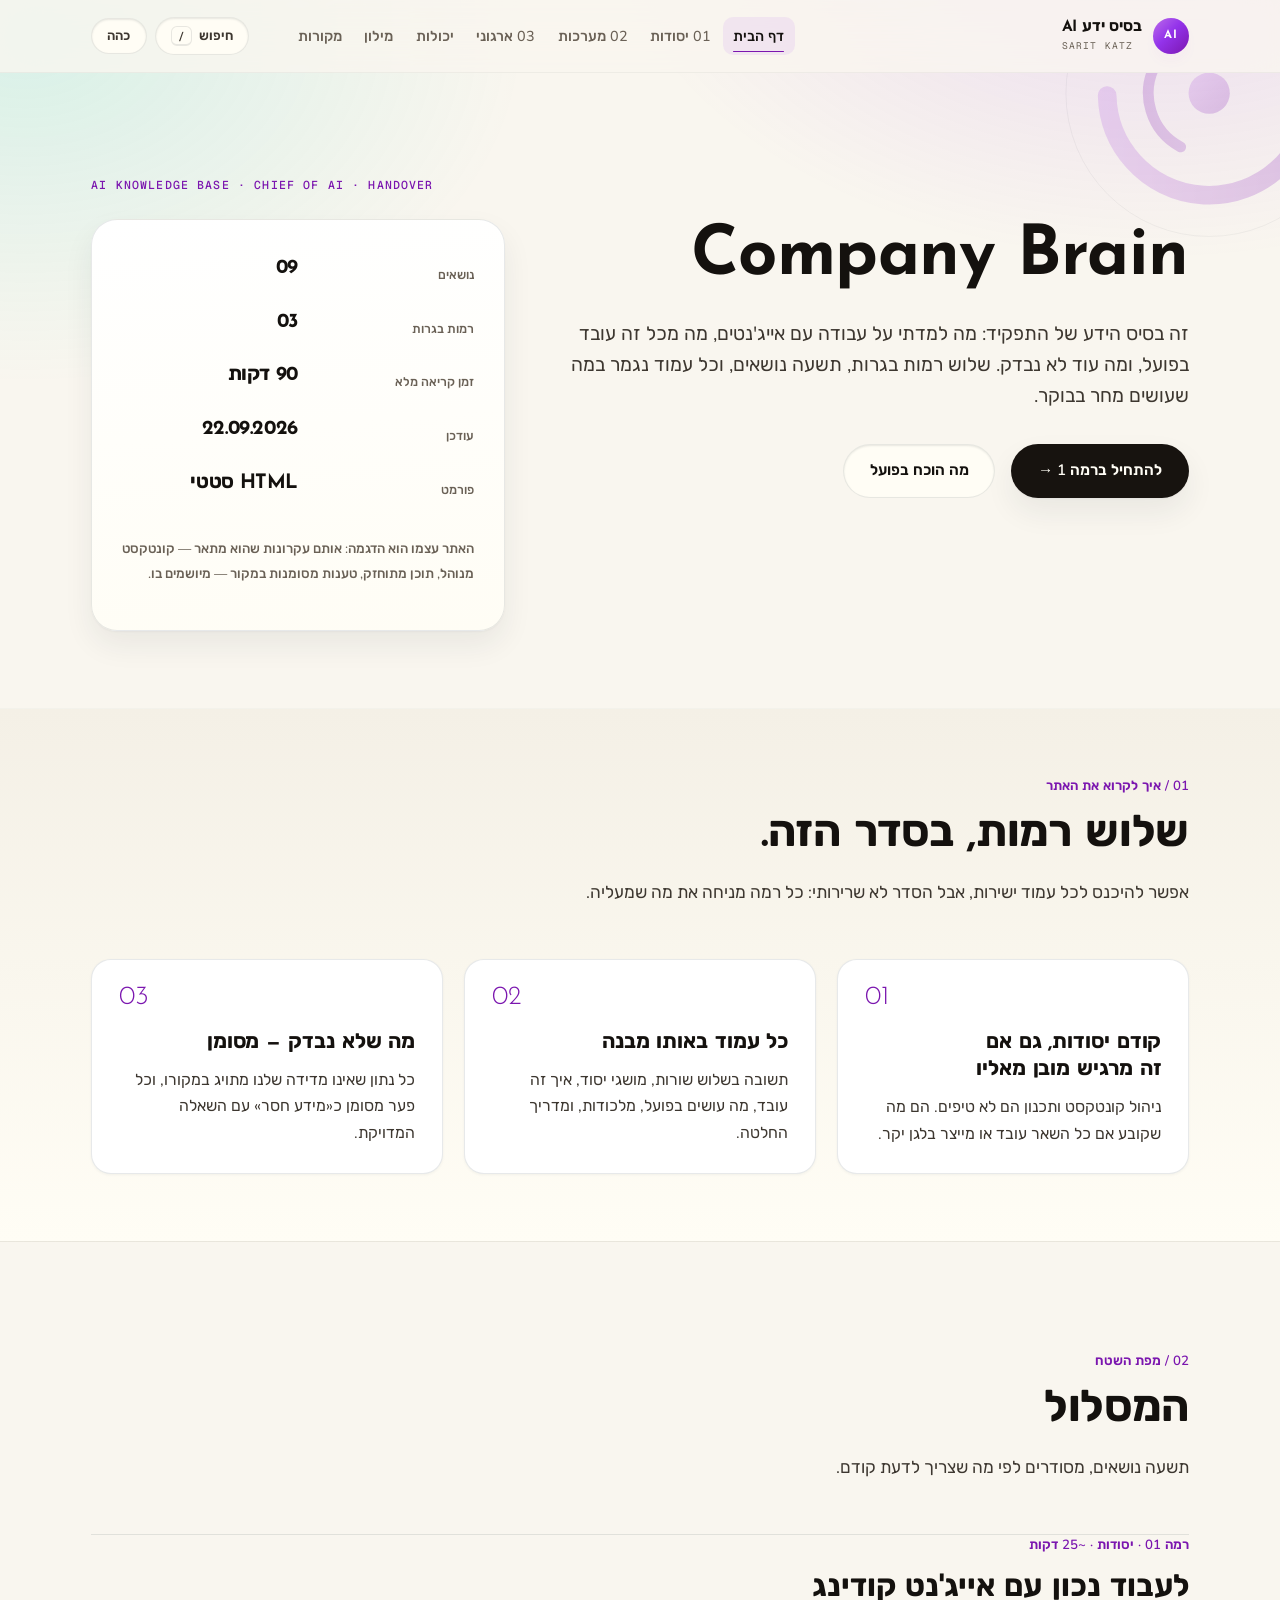
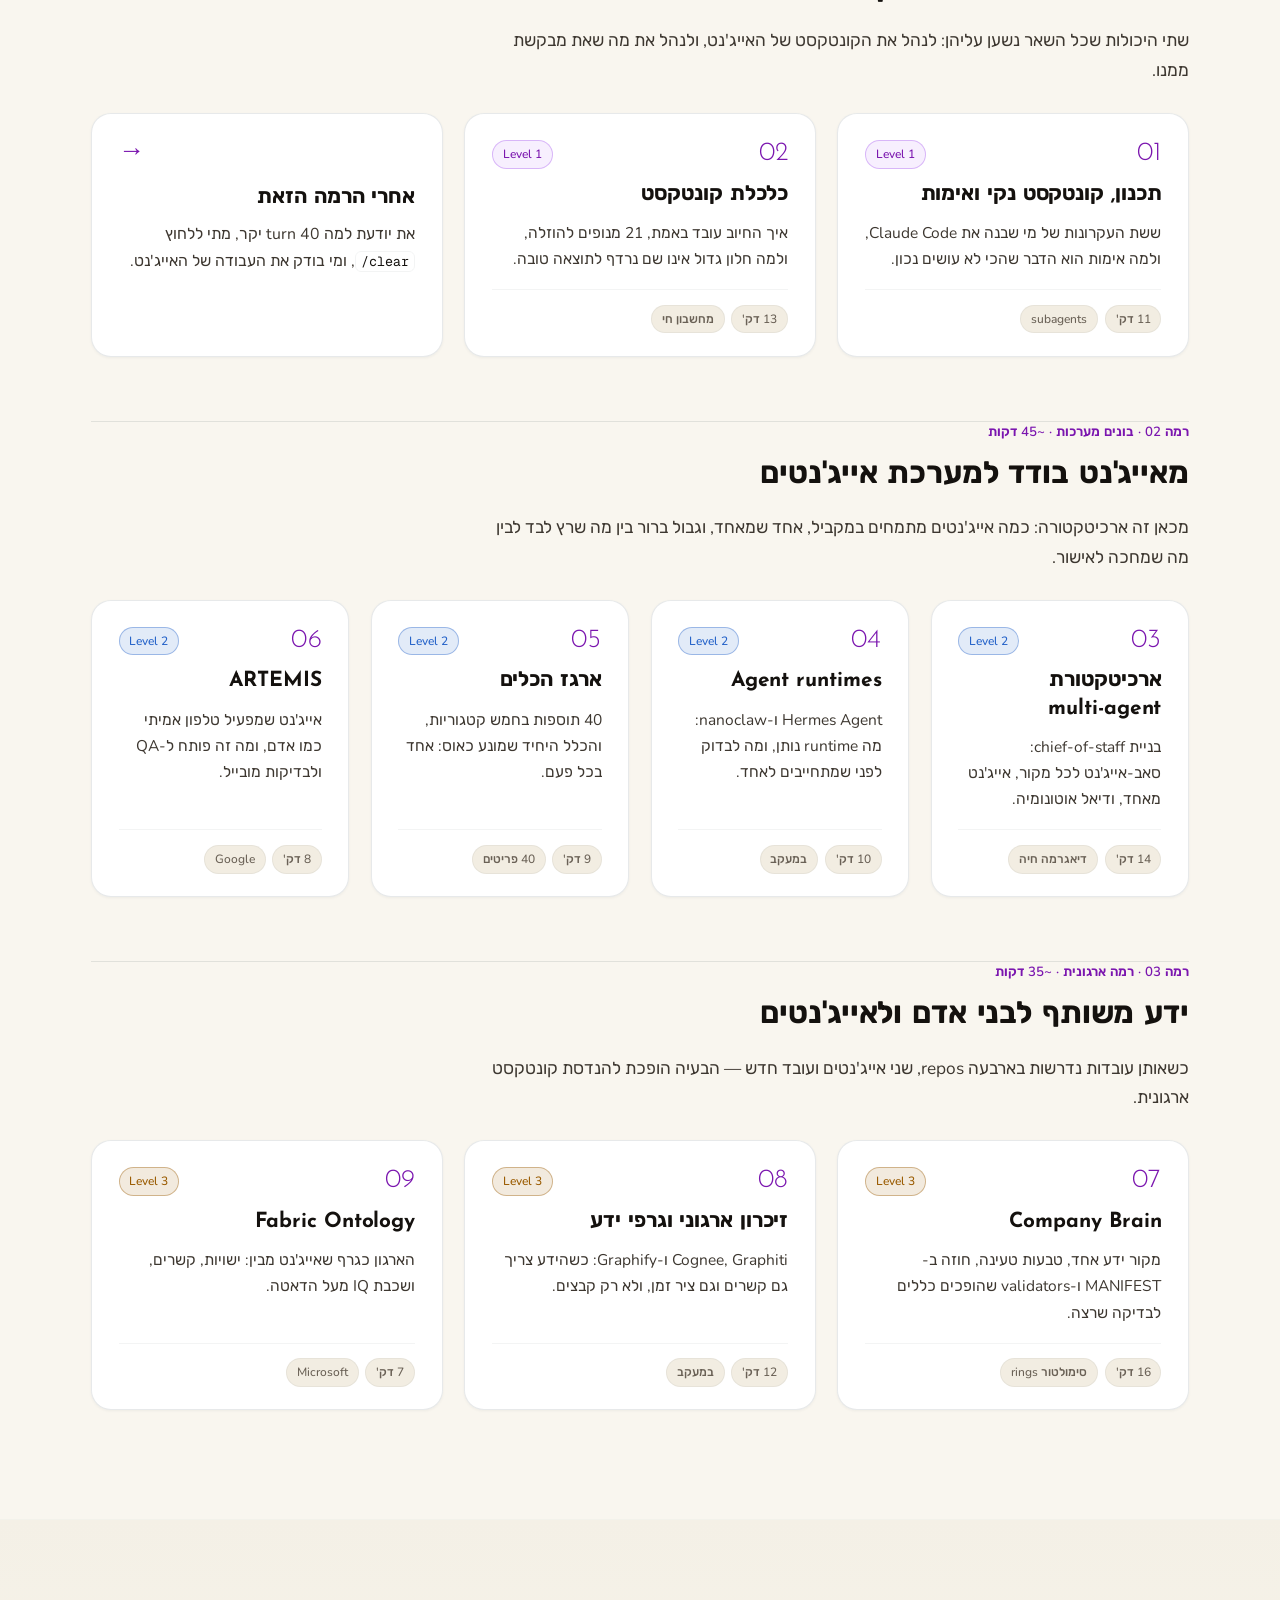
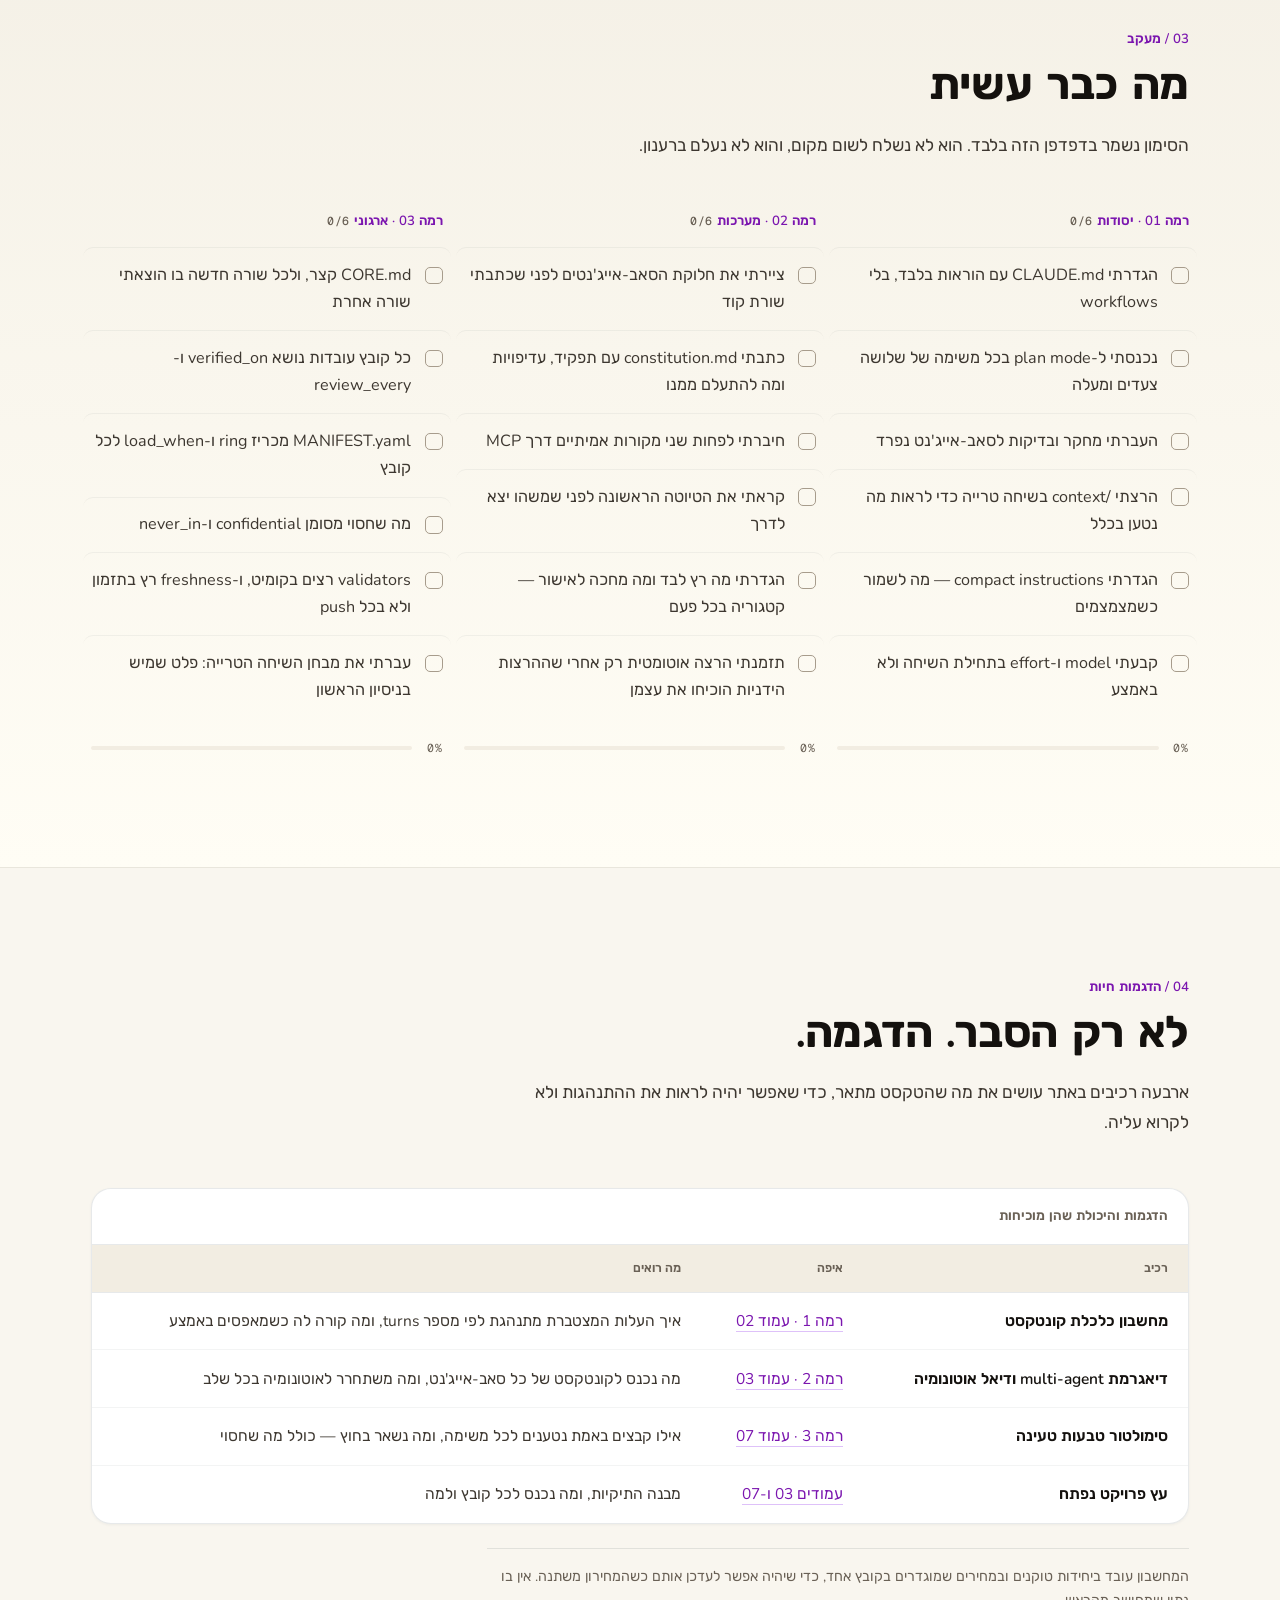
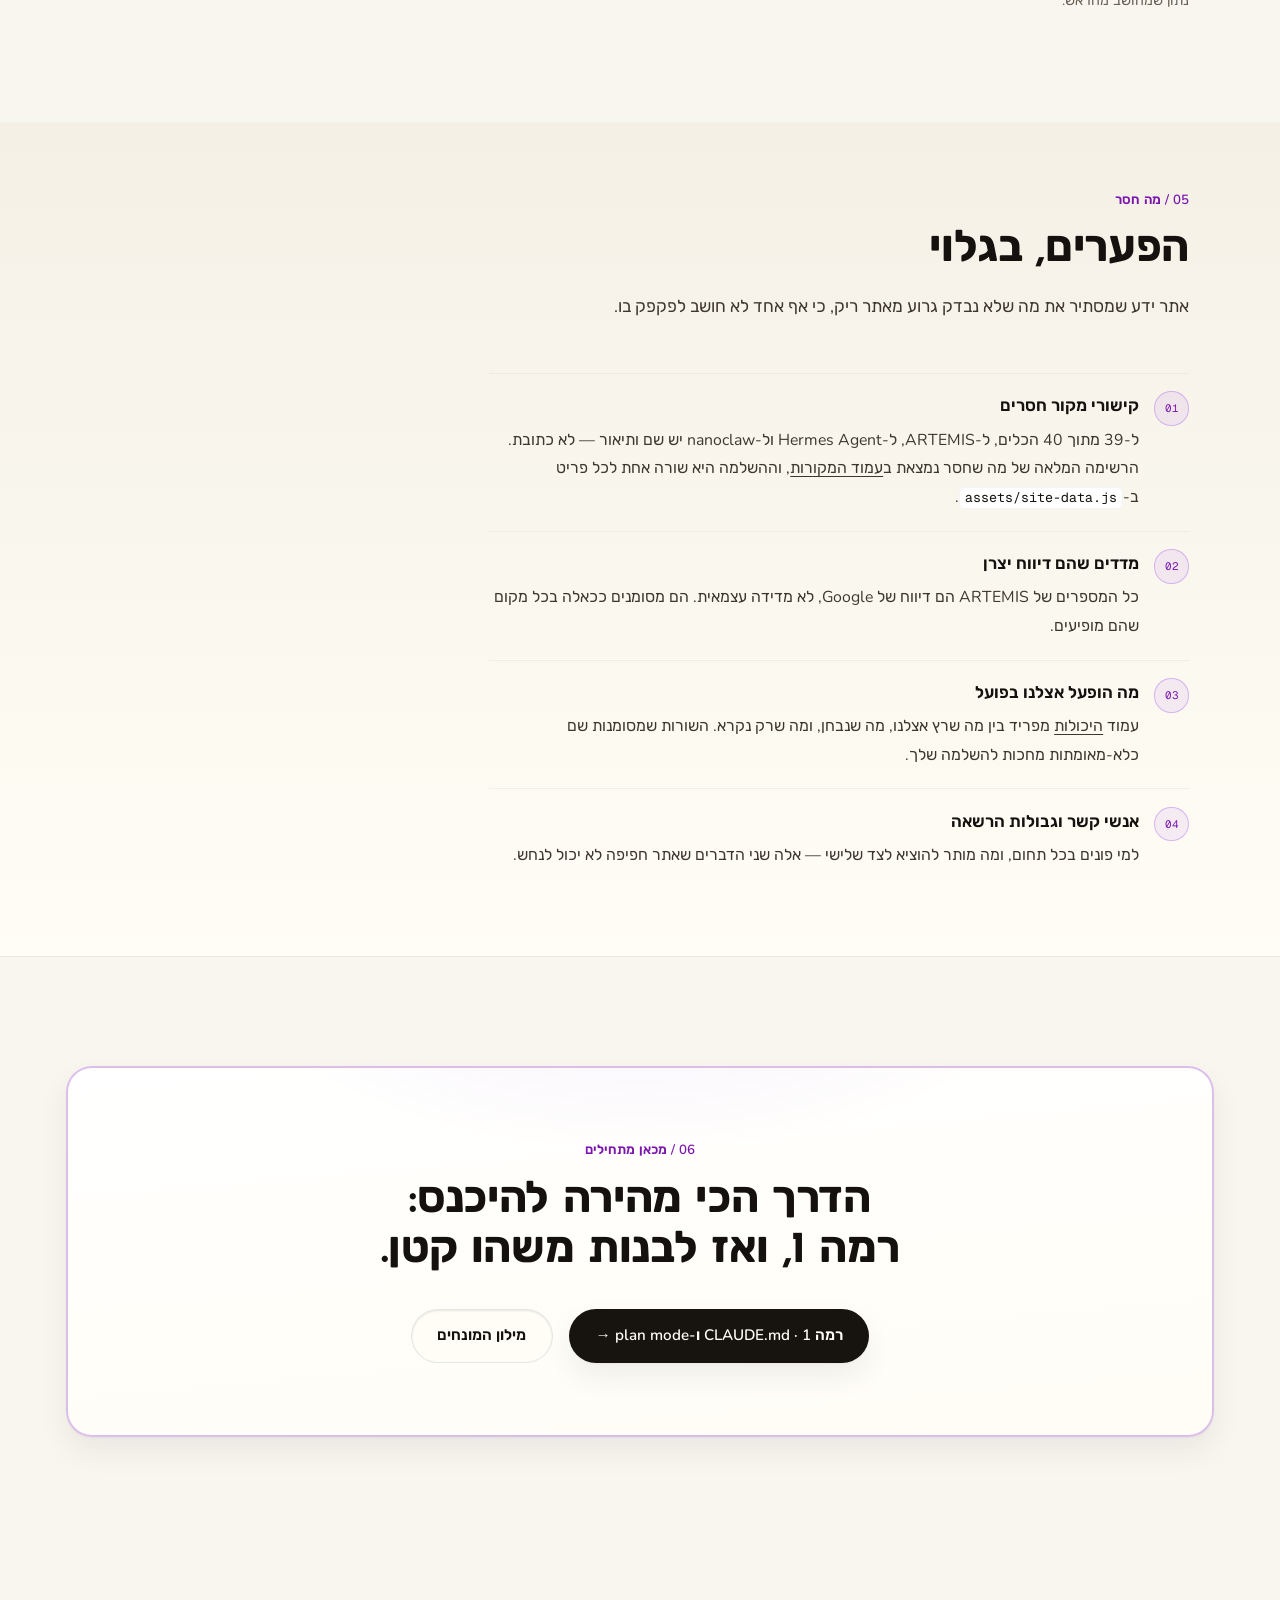
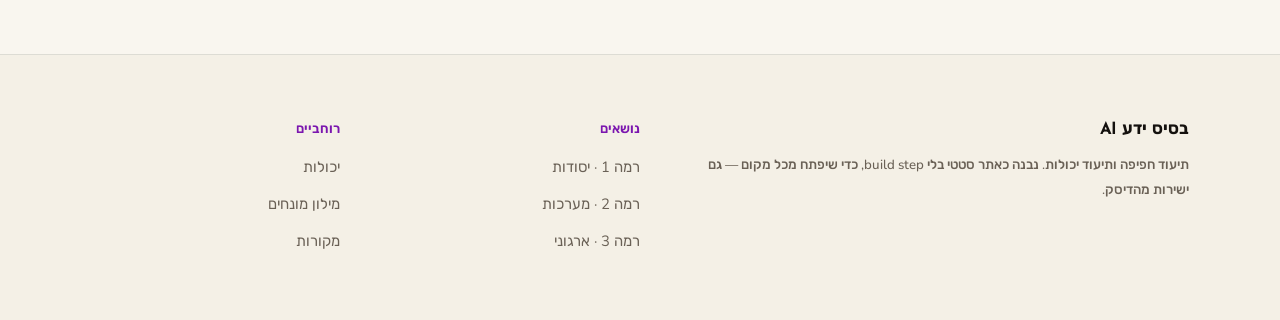
==== commit 5750fd0d: "Update nav label, subtitle, and hero heading - Nav: שער → דף הבית - Brand subtitle: Handover & Capab" ====
--- a/index.html
+++ b/index.html
@@ -21,11 +21,11 @@
       <span class="brand__mark" aria-hidden="true">AI</span>
       <span>
         <span class="brand__name">בסיס ידע AI</span>
-        <span class="brand__sub">Handover &amp; Capabilities · 2026</span>
+        <span class="brand__sub">Sarit Katz</span>
       </span>
     </a>
     <nav class="nav" aria-label="ניווט ראשי">
-      <a href="index.html">שער</a>
+      <a href="index.html">דף הבית</a>
       <a href="01-claude-md.html">01 יסודות</a>
       <a href="03-agent-architecture.html">02 מערכות</a>
       <a href="07-company-brain.html">03 ארגוני</a>
@@ -63,7 +63,7 @@
       <p class="mono">AI Knowledge Base · Chief of AI · Handover</p>
       <div class="hero__grid">
         <div>
-          <h1>הידע לא עובר בשיחה.<br>הוא עובר במערכת.</h1>
+          <h1>Company Brain</h1>
           <p class="hero__lead">
             זה בסיס הידע של התפקיד: מה למדתי על עבודה עם אייג'נטים, מה מכל זה עובד בפועל,
             ומה עוד לא נבדק. שלוש רמות בגרות, תשעה נושאים, וכל עמוד נגמר במה שעושים מחר בבוקר.
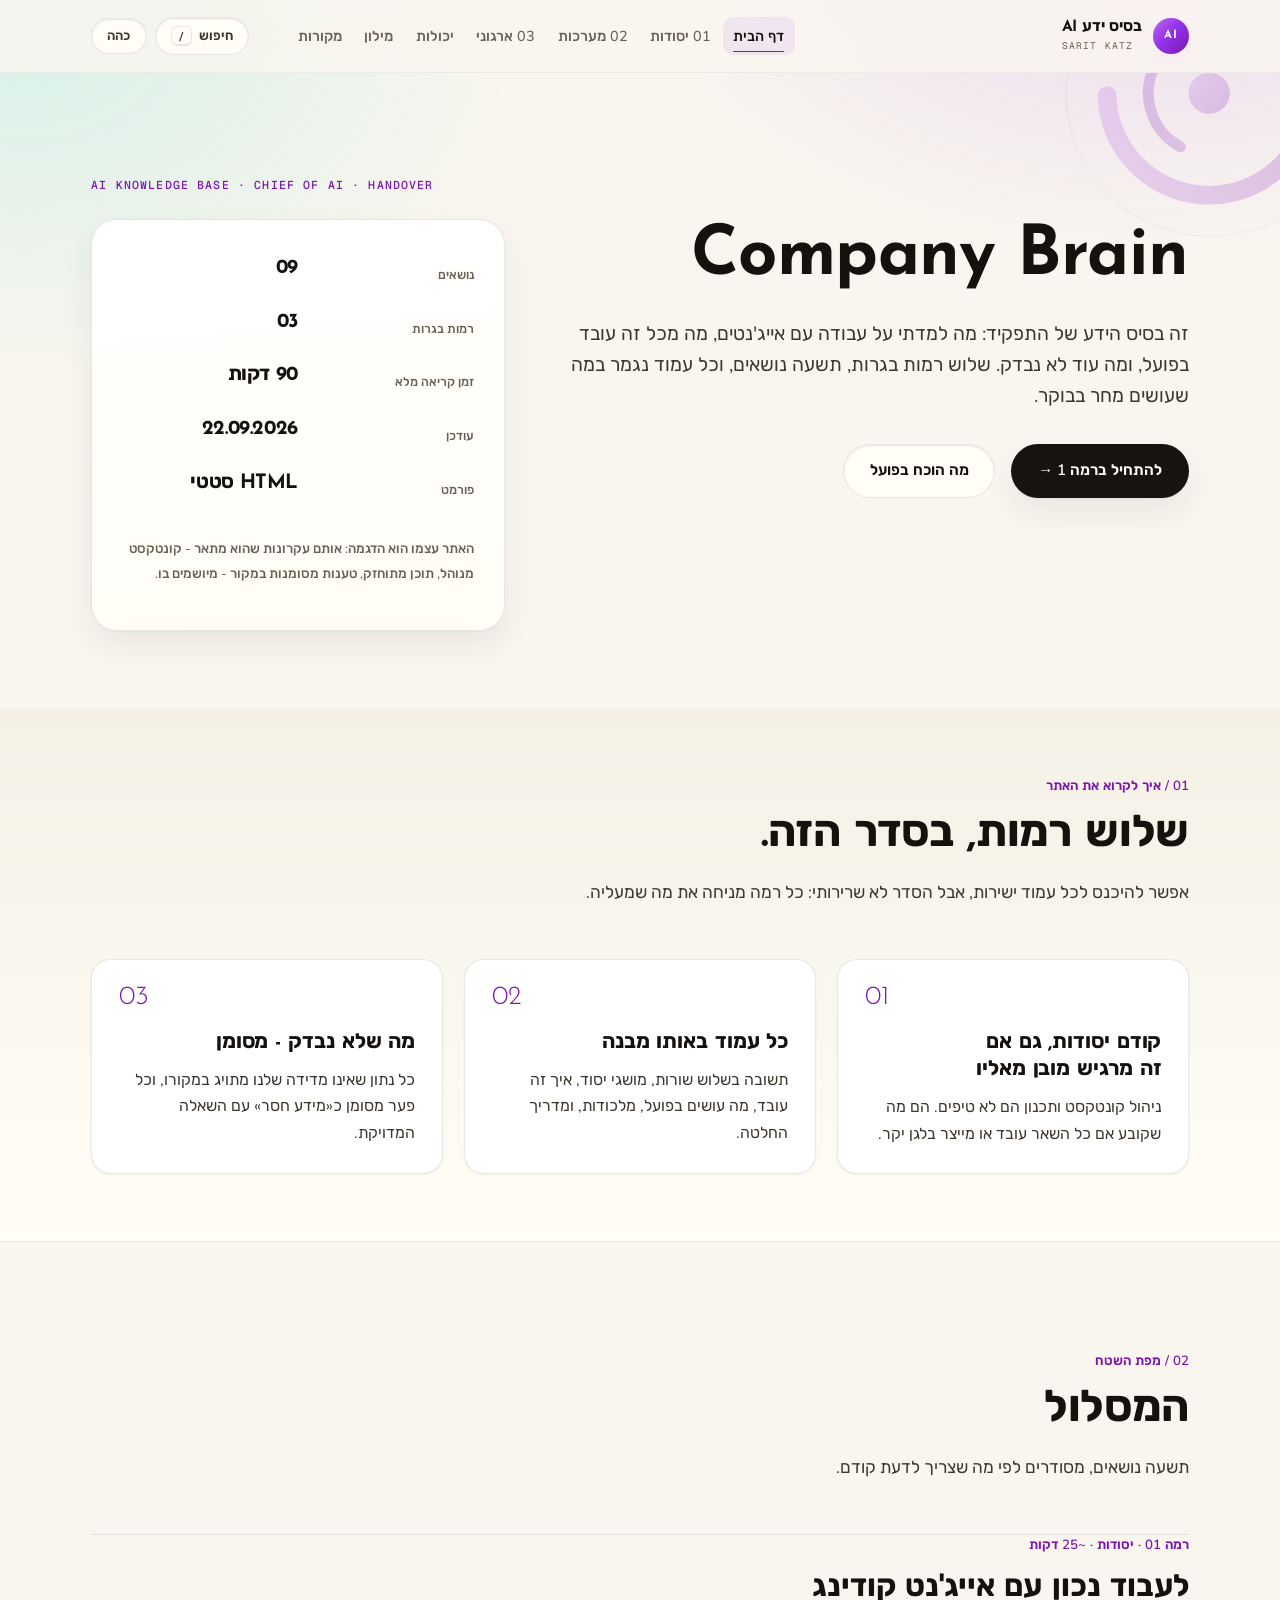
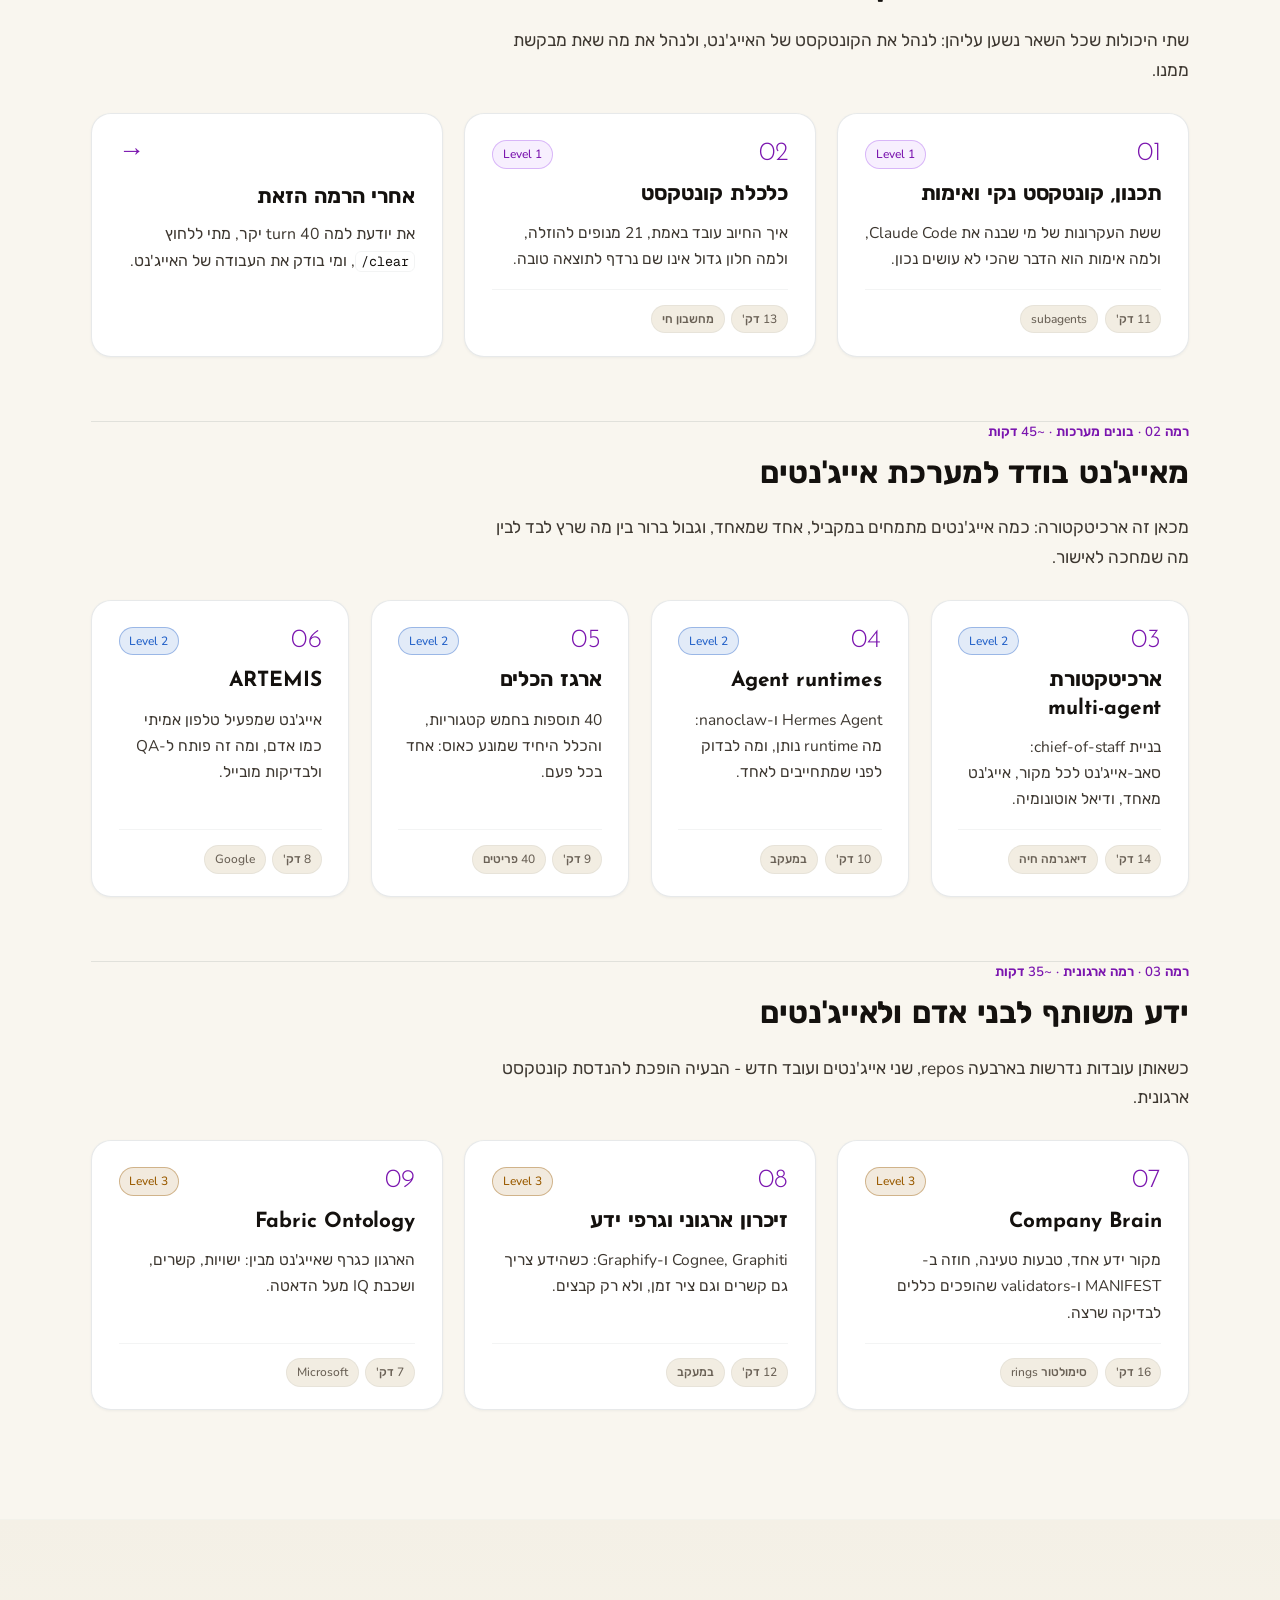
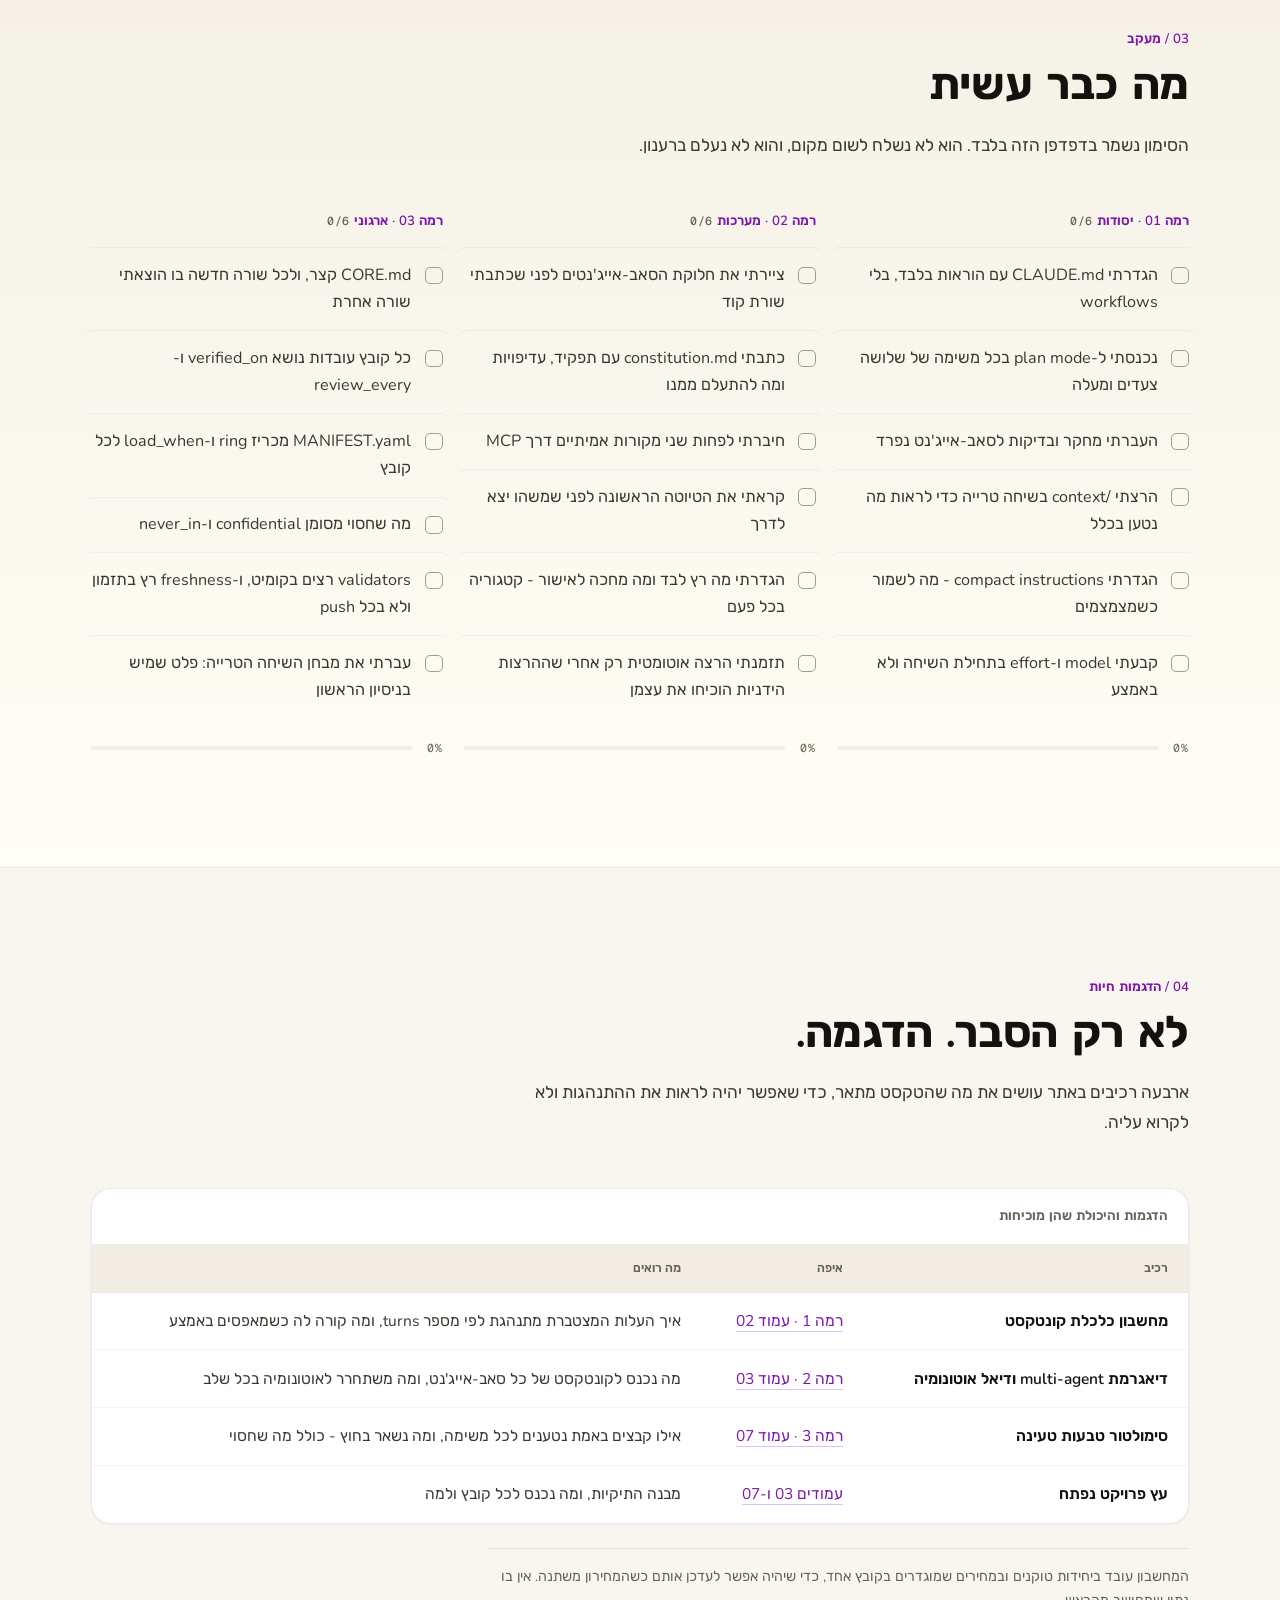
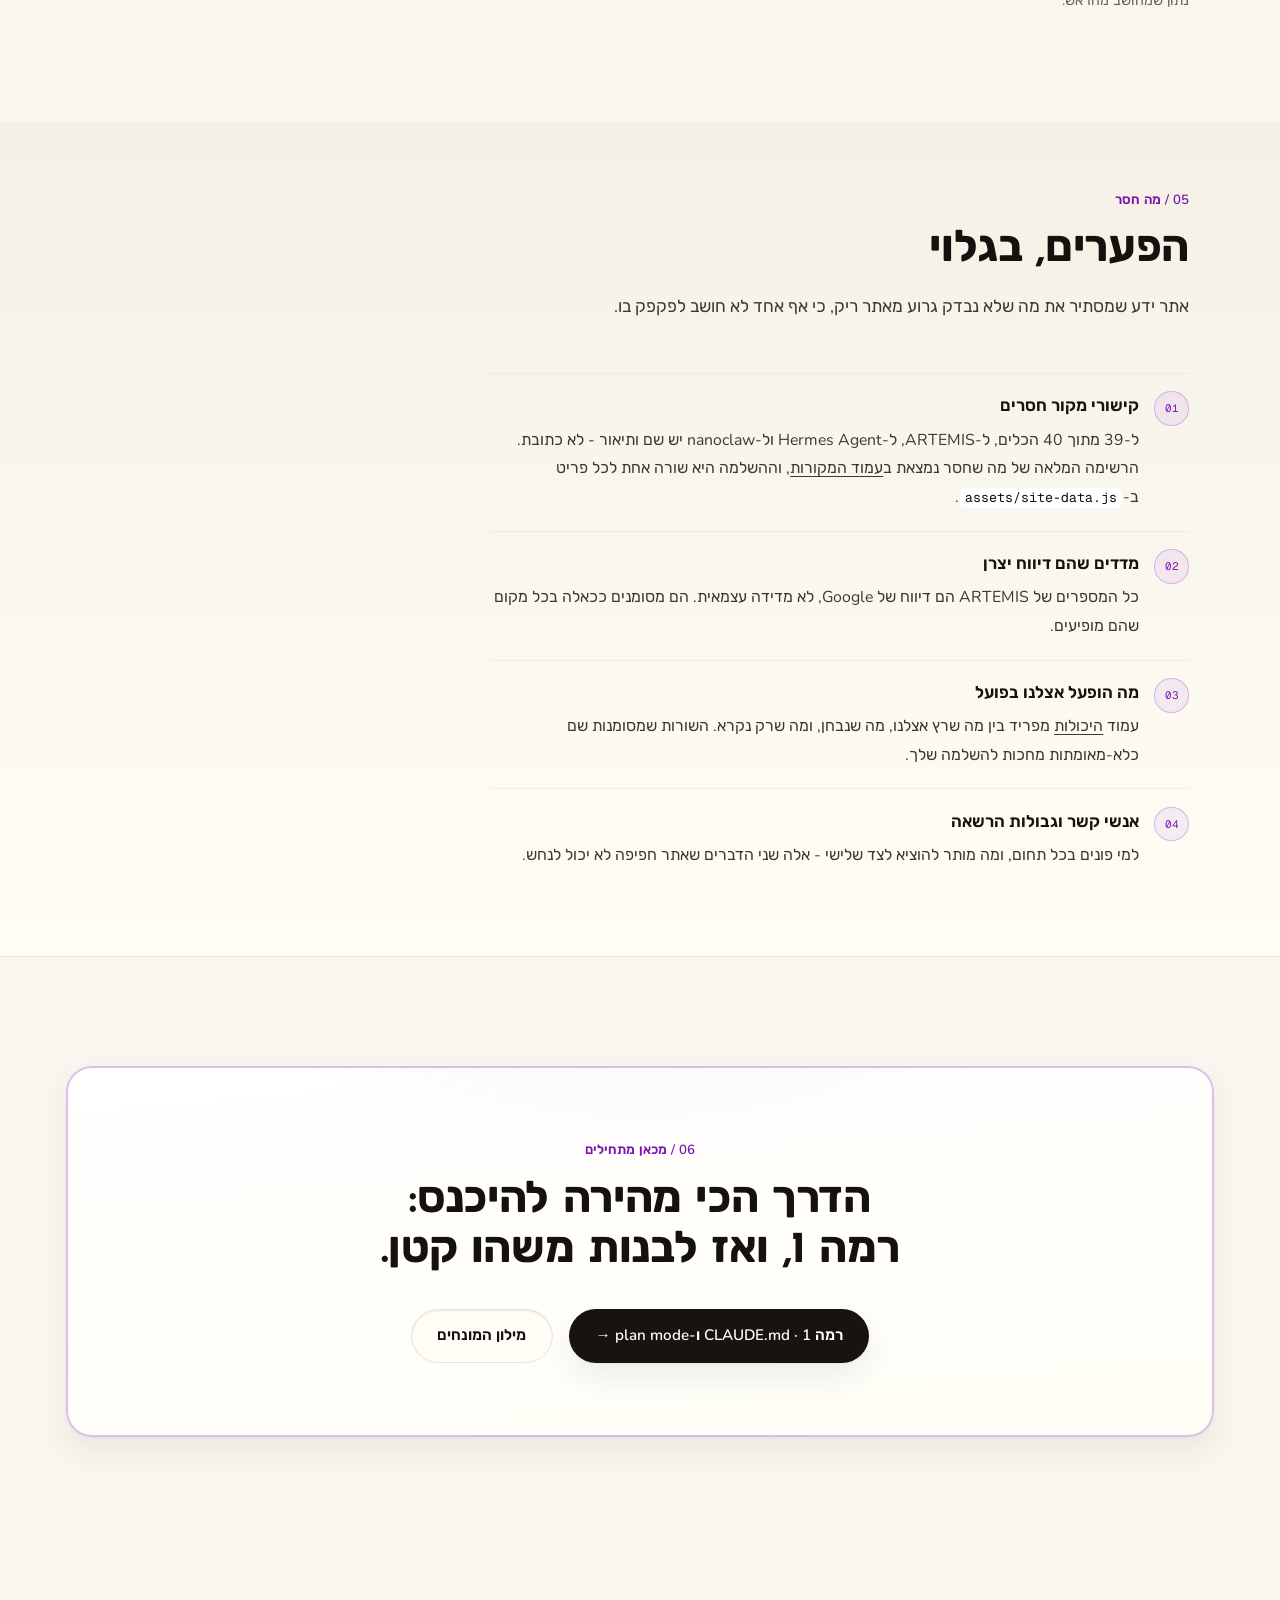
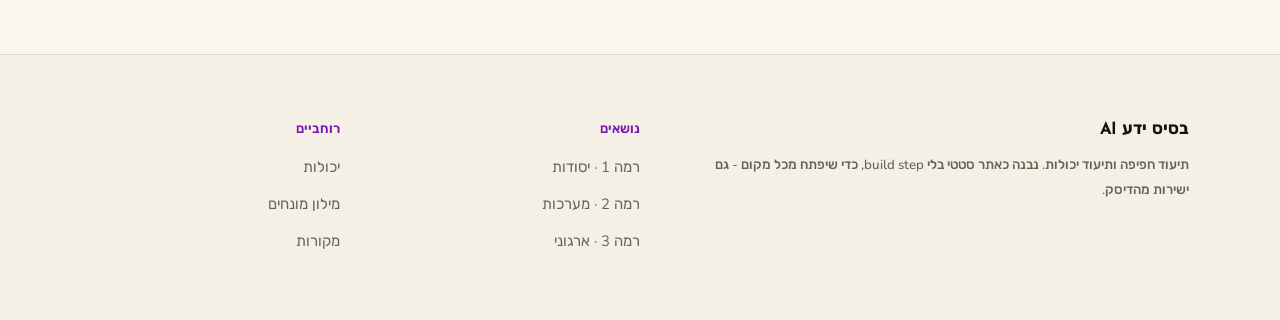
==== commit 315c55fc: "Remove em dashes and rebuild search index Replaced all em dashes (—) with regular dashes across HTML" ====
--- a/index.html
+++ b/index.html
@@ -3,7 +3,7 @@
 <head>
 <meta charset="utf-8">
 <meta name="viewport" content="width=device-width, initial-scale=1">
-<title>בסיס ידע AI — חפיפה ותיעוד יכולות</title>
+<title>בסיס ידע AI - חפיפה ותיעוד יכולות</title>
 <meta name="description" content="בסיס ידע לחפיפה בתחום ה-AI: שלוש רמות בגרות, מיסודות העבודה עם Claude Code ועד ידע ארגוני משותף לבני אדם ולאייג'נטים.">
 <link rel="preconnect" href="https://fonts.googleapis.com">
 <link rel="preconnect" href="https://fonts.gstatic.com" crossorigin>
@@ -82,8 +82,8 @@
             <dt>פורמט</dt><dd>HTML סטטי</dd>
           </dl>
           <p class="label label--dim" style="line-height:1.85">
-            האתר עצמו הוא הדגמה: אותם עקרונות שהוא מתאר — קונטקסט מנוהל, תוכן מתוחזק,
-            טענות מסומנות במקור — מיושמים בו.
+            האתר עצמו הוא הדגמה: אותם עקרונות שהוא מתאר - קונטקסט מנוהל, תוכן מתוחזק,
+            טענות מסומנות במקור - מיושמים בו.
           </p>
         </aside>
       </div>
@@ -111,7 +111,7 @@
         </div>
         <div class="mod">
           <span class="num">03</span>
-          <h3>מה שלא נבדק — מסומן</h3>
+          <h3>מה שלא נבדק - מסומן</h3>
           <p>כל נתון שאינו מדידה שלנו מתויג במקורו, וכל פער מסומן כ«מידע חסר» עם השאלה המדויקת.</p>
         </div>
       </div>
@@ -195,7 +195,7 @@
         <div class="sec-head hairline-top" style="margin-bottom:1.75rem">
           <span class="label">רמה 03 · רמה ארגונית · ~35 דקות</span>
           <h3 style="font-size:clamp(1.4rem,2.4vw,2rem)">ידע משותף לבני אדם ולאייג'נטים</h3>
-          <p>כשאותן עובדות נדרשות בארבעה repos, שני אייג'נטים ועובד חדש — הבעיה הופכת להנדסת קונטקסט ארגונית.</p>
+          <p>כשאותן עובדות נדרשות בארבעה repos, שני אייג'נטים ועובד חדש - הבעיה הופכת להנדסת קונטקסט ארגונית.</p>
         </div>
         <div class="grid grid-3">
           <a class="topic" href="07-company-brain.html">
@@ -274,7 +274,7 @@
             <tr>
               <td>סימולטור טבעות טעינה</td>
               <td><a href="07-company-brain.html#demo-rings">רמה 3 · עמוד 07</a></td>
-              <td>אילו קבצים באמת נטענים לכל משימה, ומה נשאר בחוץ — כולל מה שחסוי</td>
+              <td>אילו קבצים באמת נטענים לכל משימה, ומה נשאר בחוץ - כולל מה שחסוי</td>
             </tr>
             <tr>
               <td>עץ פרויקט נפתח</td>
@@ -302,7 +302,7 @@
       <ol class="check">
         <li>
           <b>קישורי מקור חסרים</b>
-          <span>ל-39 מתוך 40 הכלים, ל-ARTEMIS, ל-Hermes Agent ול-nanoclaw יש שם ותיאור — לא כתובת. הרשימה המלאה של מה שחסר נמצאת ב<a href="sources.html#gaps">עמוד המקורות</a>, וההשלמה היא שורה אחת לכל פריט ב-<code>assets/site-data.js</code>.</span>
+          <span>ל-39 מתוך 40 הכלים, ל-ARTEMIS, ל-Hermes Agent ול-nanoclaw יש שם ותיאור - לא כתובת. הרשימה המלאה של מה שחסר נמצאת ב<a href="sources.html#gaps">עמוד המקורות</a>, וההשלמה היא שורה אחת לכל פריט ב-<code>assets/site-data.js</code>.</span>
         </li>
         <li>
           <b>מדדים שהם דיווח יצרן</b>
@@ -314,7 +314,7 @@
         </li>
         <li>
           <b>אנשי קשר וגבולות הרשאה</b>
-          <span>למי פונים בכל תחום, ומה מותר להוציא לצד שלישי — אלה שני הדברים שאתר חפיפה לא יכול לנחש.</span>
+          <span>למי פונים בכל תחום, ומה מותר להוציא לצד שלישי - אלה שני הדברים שאתר חפיפה לא יכול לנחש.</span>
         </li>
       </ol>
     </div>
@@ -339,7 +339,7 @@
       <h3>בסיס ידע AI</h3>
       <p class="label label--dim" style="line-height:1.85">
         תיעוד חפיפה ותיעוד יכולות. נבנה כאתר סטטי בלי build step,
-        כדי שיפתח מכל מקום — גם ישירות מהדיסק.
+        כדי שיפתח מכל מקום - גם ישירות מהדיסק.
       </p>
     </div>
     <div>
